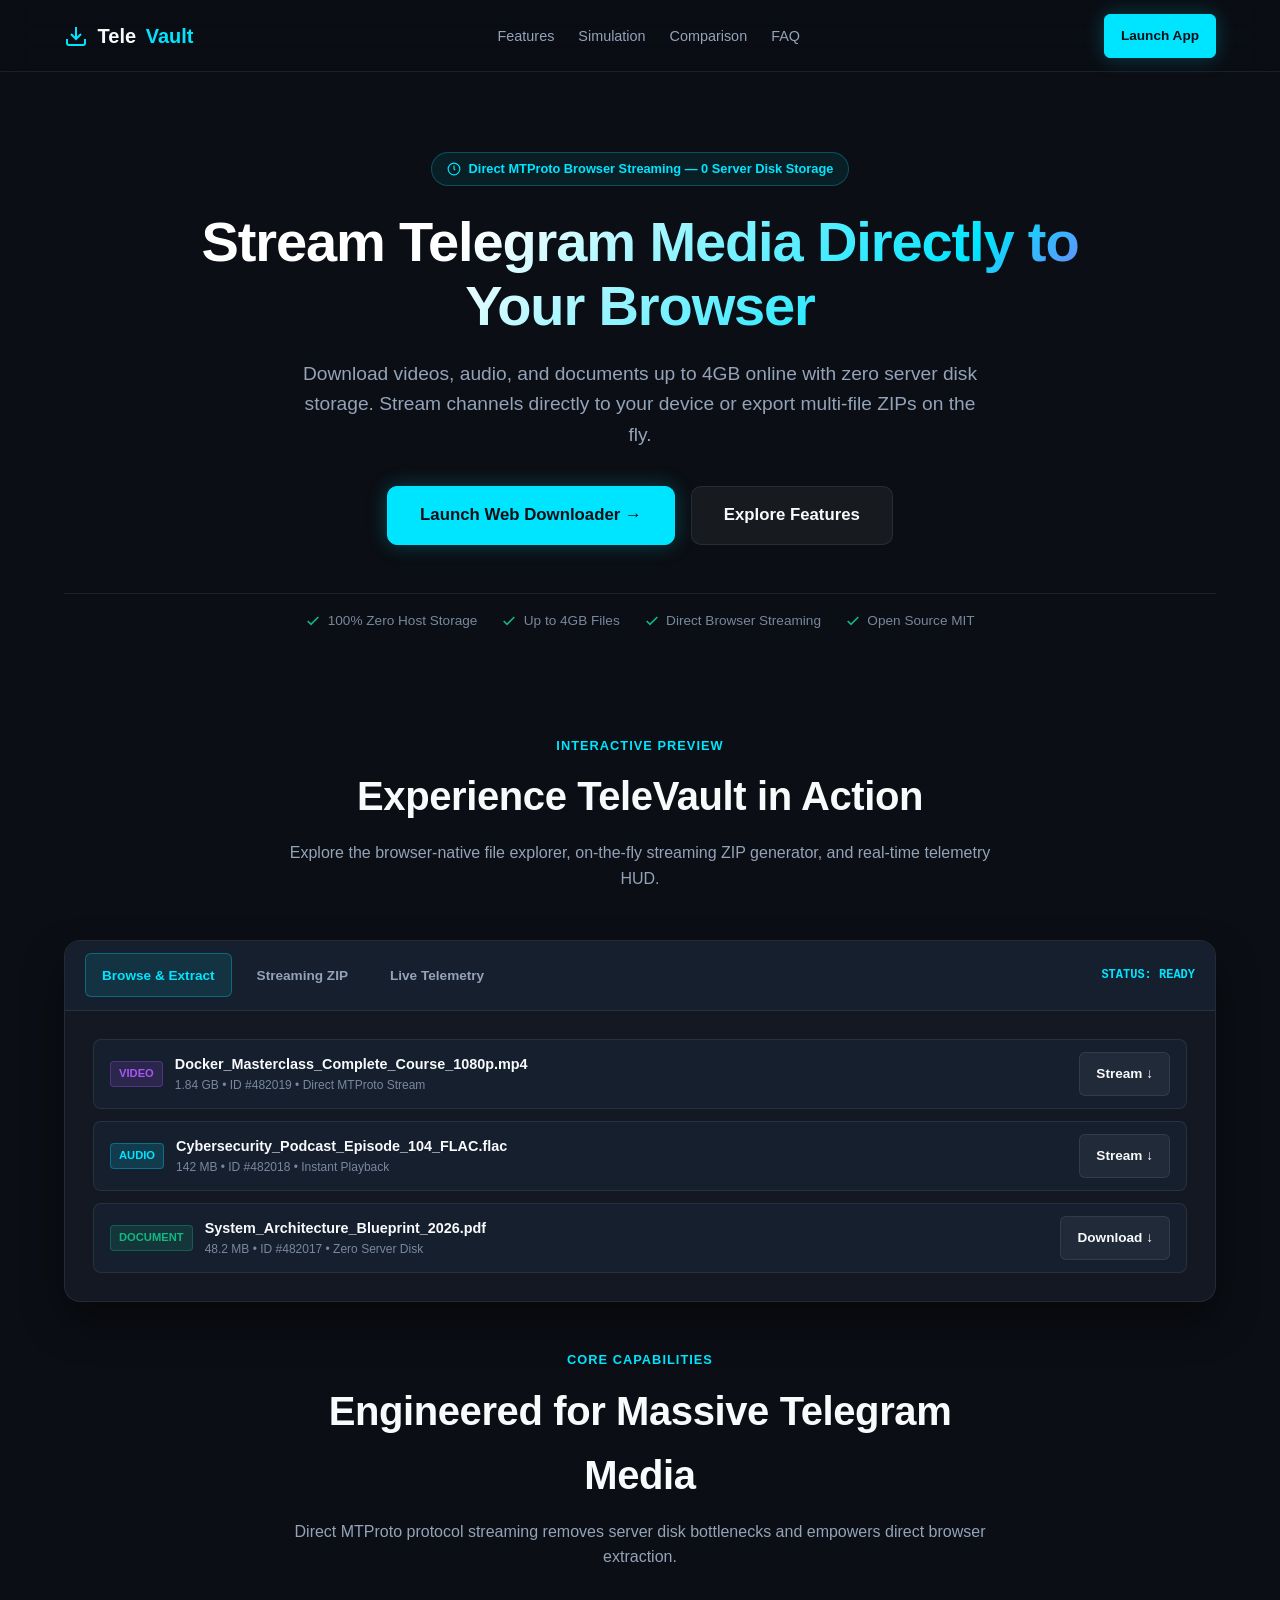
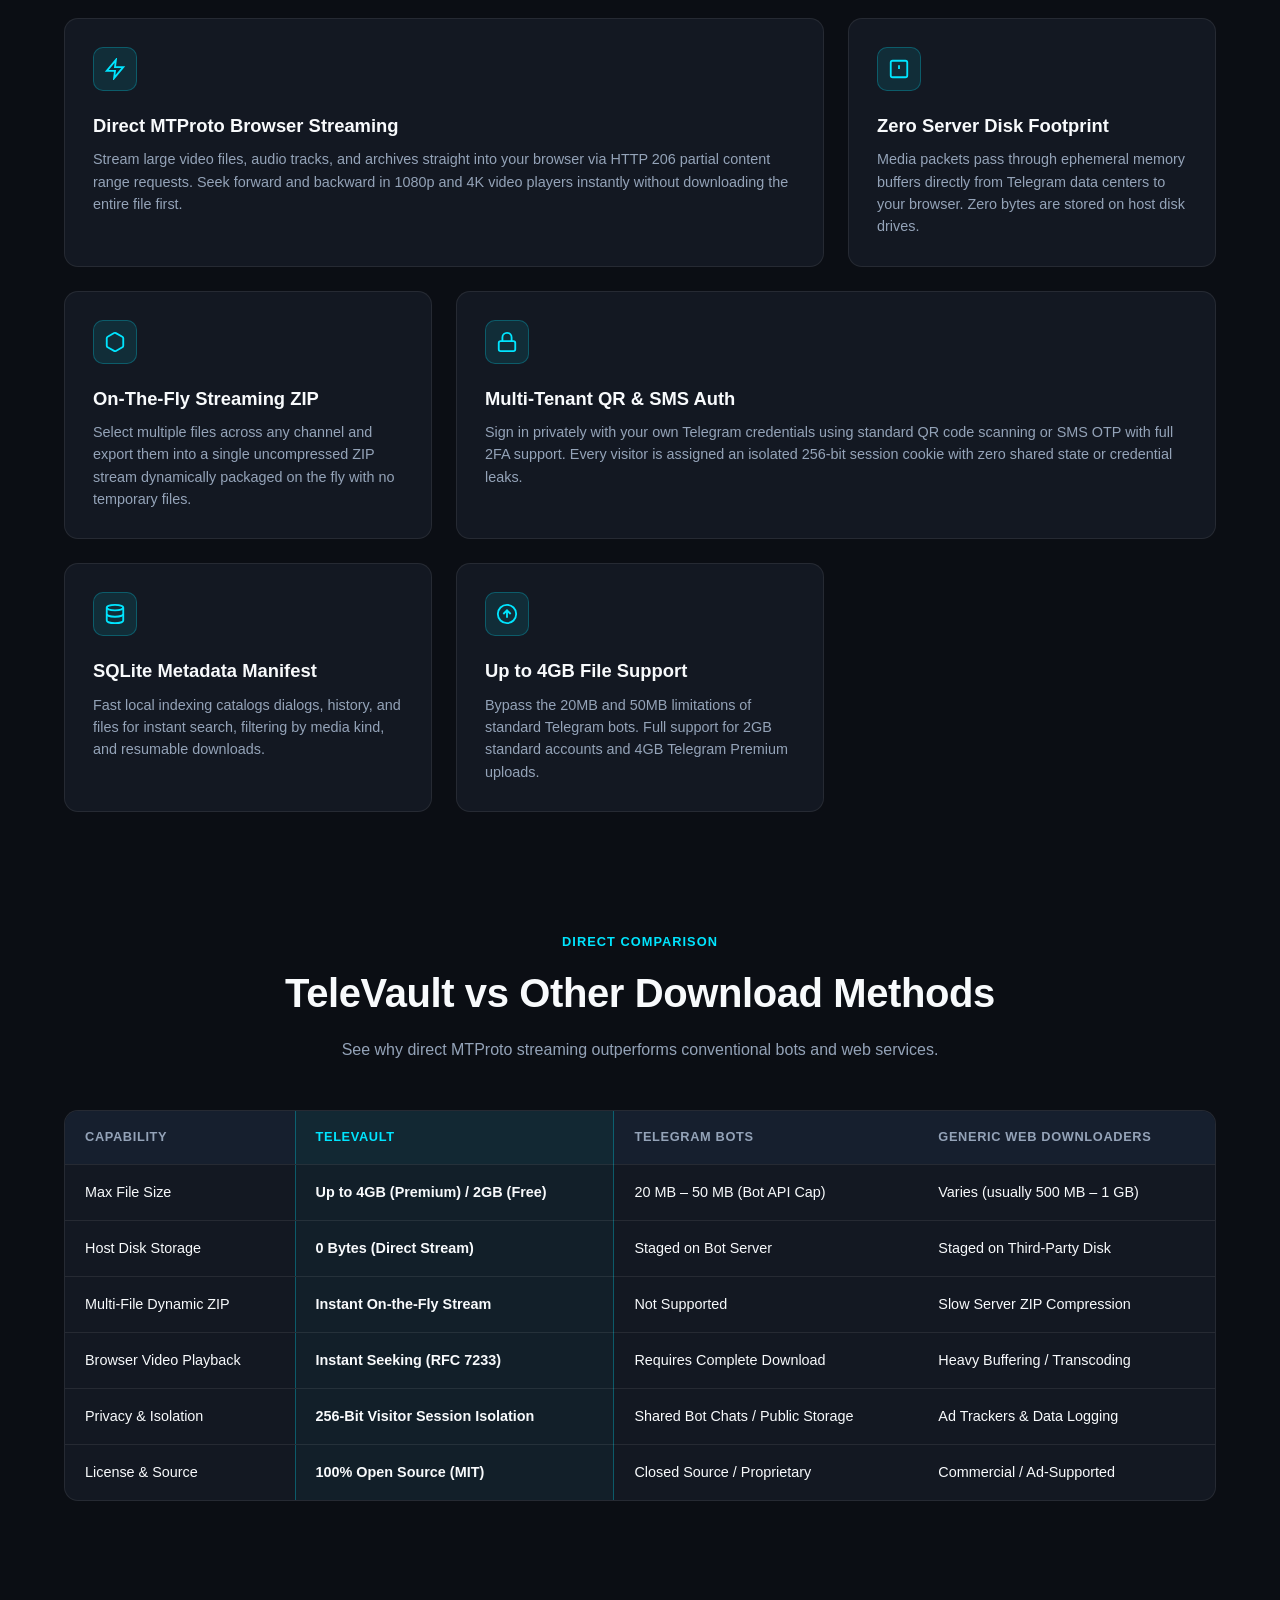
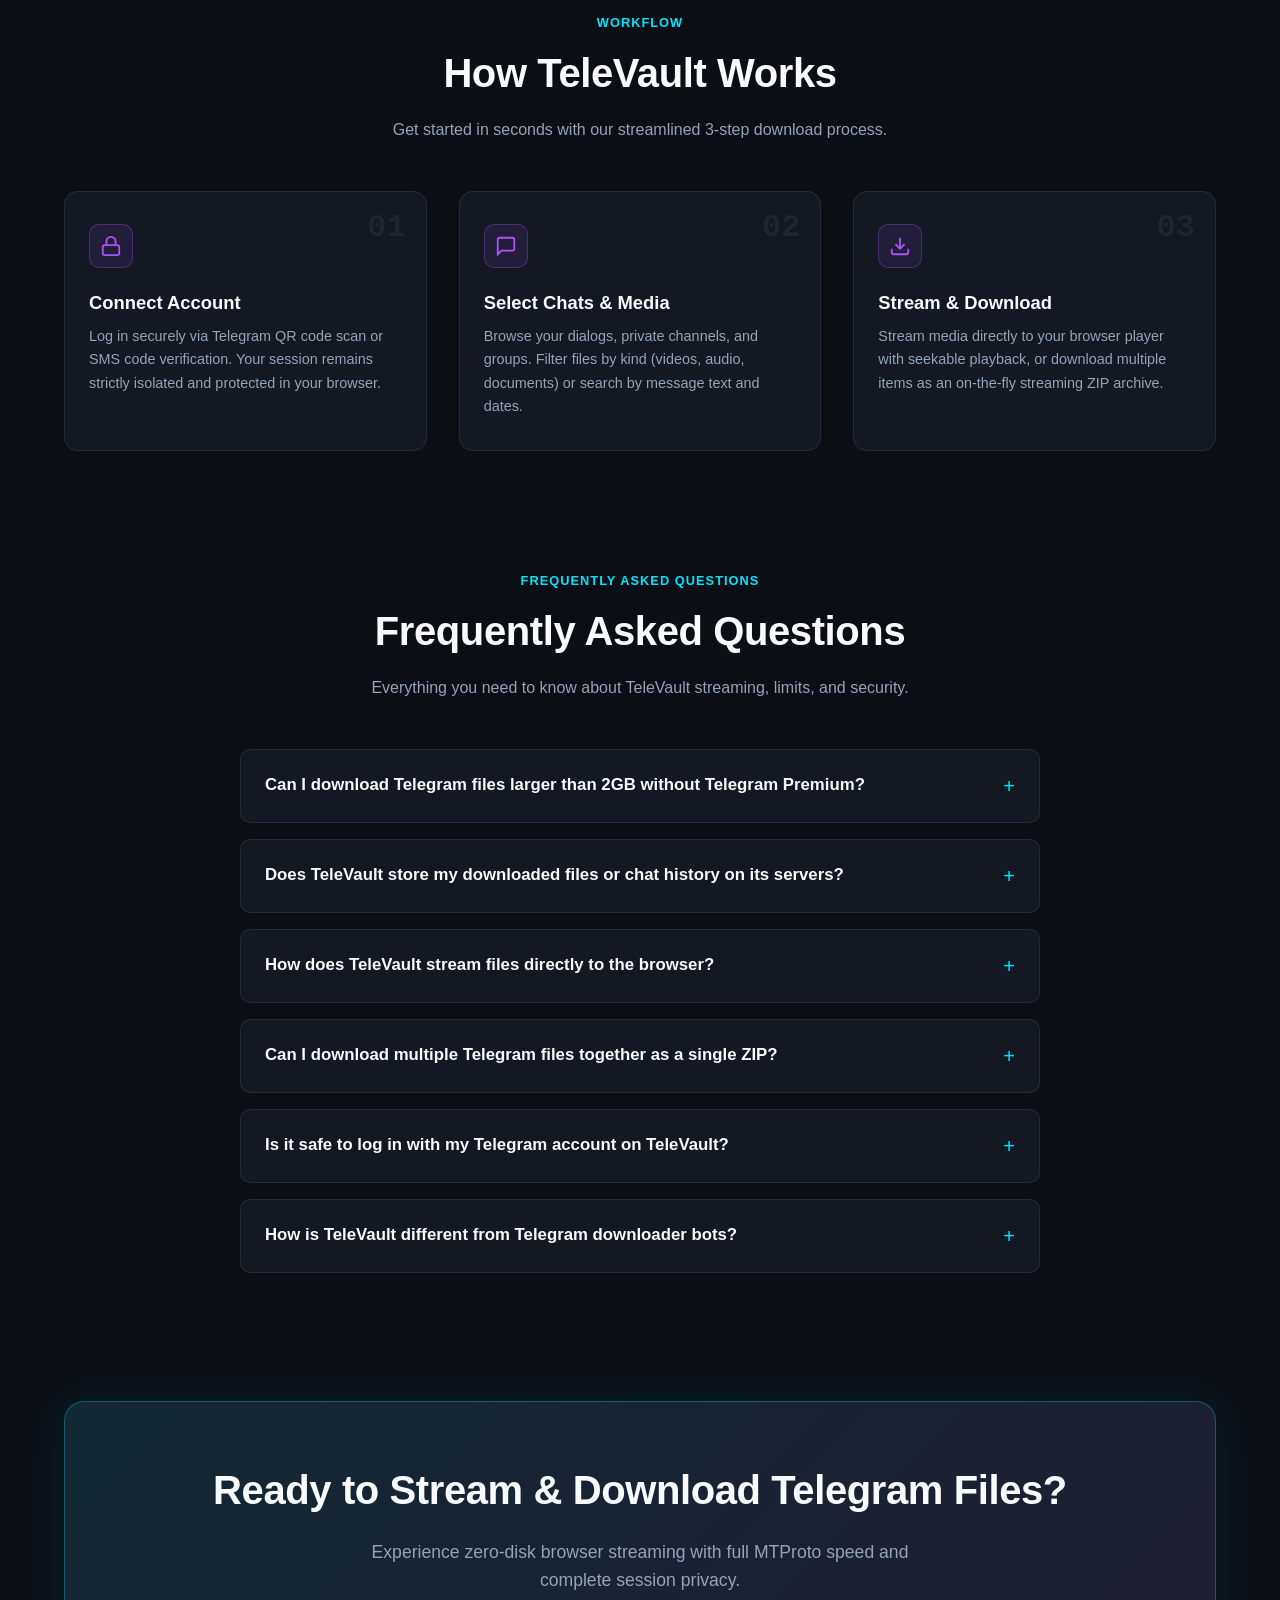
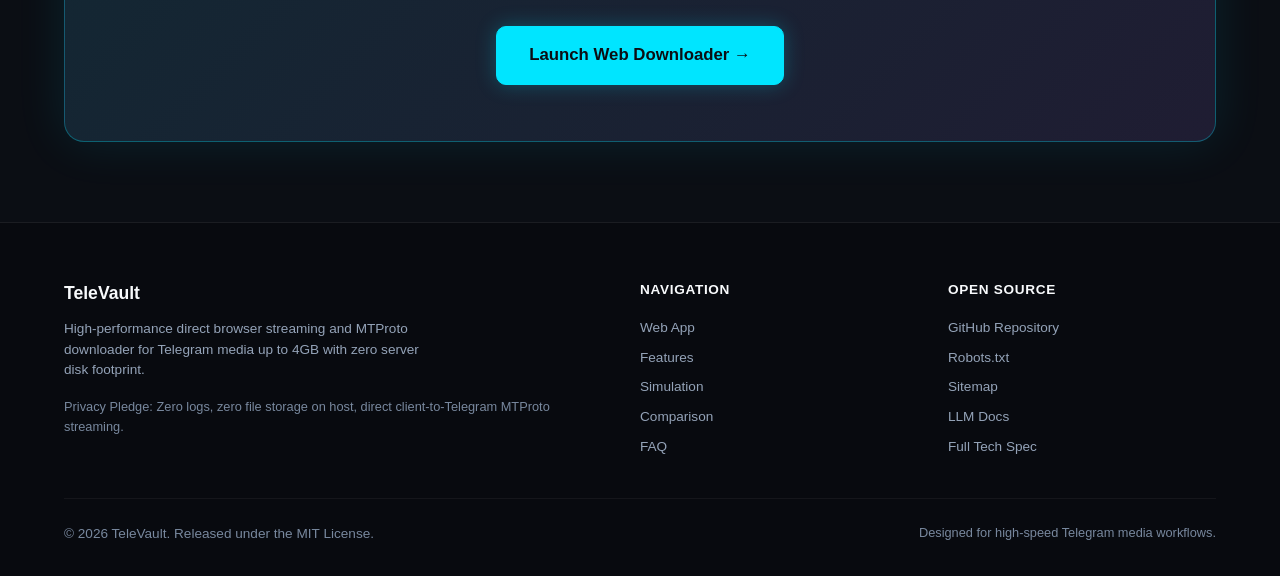
==== src/web/static/landing.html @ a69bedb2 "feat(web): add high-converting SERP-optimized landing page and /app routing split" ====
<!DOCTYPE html>
<html lang="en">
<head>
  <meta charset="UTF-8">
  <meta name="viewport" content="width=device-width, initial-scale=1.0">
  <meta name="color-scheme" content="dark">
  <meta name="referrer" content="no-referrer">
  <title>TeleVault | Stream &amp; Download Telegram Files Online (2GB+)</title>
  <meta name="description" content="Download Telegram files, videos, and channels up to 4GB online. Direct browser streaming, instant ZIP export, and 0 server disk storage. Try TeleVault today.">
  <link rel="canonical" href="https://televault.madhudadi.in/">
  <meta property="og:type" content="website">
  <meta property="og:url" content="https://televault.madhudadi.in/">
  <meta property="og:title" content="TeleVault | Stream &amp; Download Telegram Files Online (2GB+)">
  <meta property="og:description" content="Download Telegram files, videos, and channels up to 4GB online. Direct browser streaming, instant ZIP export, and 0 server disk storage. Try TeleVault today.">
  <meta name="twitter:card" content="summary_large_image">
  <meta name="twitter:url" content="https://televault.madhudadi.in/">
  <meta name="twitter:title" content="TeleVault | Stream &amp; Download Telegram Files Online (2GB+)">
  <meta name="twitter:description" content="Download Telegram files, videos, and channels up to 4GB online. Direct browser streaming, instant ZIP export, and 0 server disk storage. Try TeleVault today.">

  <script type="application/ld+json">
  {
    "@context": "https://schema.org",
    "@graph": [
      {
        "@type": "WebApplication",
        "@id": "https://televault.madhudadi.in/#webapp",
        "name": "TeleVault",
        "url": "https://televault.madhudadi.in/",
        "applicationCategory": "MultimediaApplication",
        "operatingSystem": "All",
        "browserRequirements": "Requires JavaScript. Requires HTML5.",
        "description": "Download Telegram files, videos, and channels up to 4GB online. Direct browser streaming, instant ZIP export, and 0 server disk storage.",
        "offers": {
          "@type": "Offer",
          "price": "0",
          "priceCurrency": "USD"
        },
        "featureList": [
          "Direct browser streaming via MTProto",
          "Zero server disk storage",
          "On-the-fly multi-file streaming ZIP",
          "Up to 4GB file support",
          "Multi-tenant QR and SMS authentication",
          "Channel and chat media extraction"
        ]
      },
      {
        "@type": "BreadcrumbList",
        "@id": "https://televault.madhudadi.in/#breadcrumb",
        "itemListElement": [
          {
            "@type": "ListItem",
            "position": 1,
            "name": "Home",
            "item": "https://televault.madhudadi.in/"
          },
          {
            "@type": "ListItem",
            "position": 2,
            "name": "App",
            "item": "https://televault.madhudadi.in/app"
          }
        ]
      },
      {
        "@type": "FAQPage",
        "@id": "https://televault.madhudadi.in/#faq",
        "mainEntity": [
          {
            "@type": "Question",
            "name": "Can I download Telegram files larger than 2GB without Telegram Premium?",
            "acceptedAnswer": {
              "@type": "Answer",
              "text": "Standard Telegram accounts can download files up to 2GB, while Telegram Premium accounts can download files up to 4GB. TeleVault supports the maximum file size permitted by your Telegram account tier through direct MTProto multi-part chunk streaming."
            }
          },
          {
            "@type": "Question",
            "name": "Does TeleVault store my downloaded files or chat history on its servers?",
            "acceptedAnswer": {
              "@type": "Answer",
              "text": "No. TeleVault features a 100% zero-disk-storage streaming architecture. Media packets are streamed directly from Telegram's MTProto servers through ephemeral memory buffers to your browser, so no files are ever written to server disk storage."
            }
          },
          {
            "@type": "Question",
            "name": "How does TeleVault stream files directly to the browser?",
            "acceptedAnswer": {
              "@type": "Answer",
              "text": "TeleVault connects directly to Telegram's distributed data centers via MTProto. When you request a file, TeleVault fetches chunks sequentially and streams them using HTTP chunked transfer and RFC 7233 range requests, allowing instant browser playback and downloading."
            }
          },
          {
            "@type": "Question",
            "name": "Can I download multiple Telegram files together as a single ZIP?",
            "acceptedAnswer": {
              "@type": "Answer",
              "text": "Yes. TeleVault features an on-the-fly streaming ZIP engine. You can select multiple media files or documents in any chat or channel, and TeleVault packages them into an uncompressed ZIP archive stream in real time without creating temporary files on the server."
            }
          },
          {
            "@type": "Question",
            "name": "Is it safe to log in with my Telegram account on TeleVault?",
            "acceptedAnswer": {
              "@type": "Answer",
              "text": "Yes. TeleVault uses official Telegram MTProto authentication via QR code scanning or SMS verification code with optional 2FA. Your session is protected by an isolated 256-bit visitor session cookie, and TeleVault never exposes your credentials."
            }
          },
          {
            "@type": "Question",
            "name": "How is TeleVault different from Telegram downloader bots?",
            "acceptedAnswer": {
              "@type": "Answer",
              "text": "Traditional Telegram bots run into severe file size limitations (often 20MB or 50MB for bots), download files to intermediate third-party servers, and throttle download speeds. TeleVault acts as a direct client connecting directly to Telegram MTProto, enabling full bandwidth, 2GB to 4GB downloads, and zero intermediate server storage."
            }
          }
        ]
      }
    ]
  }
  </script>

  <style>
    :root {
      --bg-canvas: #0B0E14;
      --surface-card: #131822;
      --surface-elevated: #161F2E;
      --border-subtle: rgba(255, 255, 255, 0.08);
      --border-accent: rgba(0, 229, 255, 0.3);
      --accent-cyan: #00E5FF;
      --accent-cyan-hover: #33EBFF;
      --accent-purple: #A855F7;
      --accent-emerald: #10B981;
      --text-primary: #F8FAFC;
      --text-secondary: #94A3B8;
      --text-tertiary: #78889E;
      --font-system: -apple-system, BlinkMacSystemFont, "Segoe UI", Roboto, Oxygen, Ubuntu, Cantarell, "Fira Sans", "Droid Sans", "Helvetica Neue", sans-serif;
      --font-mono: ui-monospace, SFMono-Regular, Menlo, Monaco, Consolas, "Liberation Mono", "Courier New", monospace;
    }

    *, *::before, *::after {
      box-sizing: border-box;
    }

    html, body {
      overflow-x: clip;
      max-width: 100%;
      margin: 0;
      padding: 0;
      font-family: var(--font-system);
      background-color: var(--bg-canvas);
      color: var(--text-primary);
      line-height: 1.6;
      -webkit-font-smoothing: antialiased;
    }

    a {
      color: var(--accent-cyan);
      text-decoration: none;
      transition: color 0.2s ease;
    }

    a:hover {
      color: var(--accent-cyan-hover);
    }

    a:focus-visible, button:focus-visible, summary:focus-visible {
      outline: 2px solid var(--accent-cyan);
      outline-offset: 2px;
    }

    .container {
      max-width: 1200px;
      margin: 0 auto;
      padding: 0 1.5rem;
    }

    /* Buttons */
    .btn {
      display: inline-flex;
      align-items: center;
      justify-content: center;
      gap: 0.5rem;
      padding: 0.75rem 1.5rem;
      font-size: 0.95rem;
      font-weight: 700;
      border-radius: 8px;
      cursor: pointer;
      transition: transform 0.15s ease, box-shadow 0.15s ease, background-color 0.15s ease;
      border: 1px solid transparent;
      text-decoration: none;
      white-space: nowrap;
    }

    .btn:active {
      transform: scale(0.98);
    }

    .btn-primary {
      background-color: #00E5FF;
      color: #0B0E14;
      border-color: #00E5FF;
      box-shadow: 0 0 20px rgba(0, 229, 255, 0.25);
    }

    .btn-primary:hover {
      background-color: #33EBFF;
      color: #0B0E14;
      box-shadow: 0 0 28px rgba(0, 229, 255, 0.4);
    }

    .btn-secondary {
      background-color: rgba(255, 255, 255, 0.05);
      color: var(--text-primary);
      border-color: var(--border-subtle);
    }

    .btn-secondary:hover {
      background-color: rgba(255, 255, 255, 0.1);
      color: #FFFFFF;
      border-color: rgba(255, 255, 255, 0.2);
    }

    .btn-lg {
      padding: 0.95rem 2rem;
      font-size: 1.05rem;
      border-radius: 10px;
    }

    .btn-sm {
      padding: 0.45rem 1rem;
      font-size: 0.85rem;
      border-radius: 6px;
      min-height: 44px;
      display: inline-flex;
      align-items: center;
      justify-content: center;
    }

    /* Navbar */
    .navbar {
      position: sticky;
      top: 0;
      z-index: 100;
      backdrop-filter: blur(16px);
      -webkit-backdrop-filter: blur(16px);
      background-color: rgba(11, 14, 20, 0.85);
      border-bottom: 1px solid var(--border-subtle);
      padding: 0.85rem 0;
    }

    .nav-inner {
      display: flex;
      align-items: center;
      justify-content: space-between;
      gap: 1rem;
    }

    .brand {
      display: flex;
      align-items: center;
      gap: 0.6rem;
      font-size: 1.25rem;
      font-weight: 700;
      color: var(--text-primary);
    }

    .brand span {
      color: var(--accent-cyan);
    }

    .nav-links {
      display: flex;
      align-items: center;
      gap: 1.5rem;
      list-style: none;
      margin: 0;
      padding: 0;
    }

    .nav-links a {
      color: var(--text-secondary);
      font-size: 0.9rem;
      font-weight: 500;
    }

    .nav-links a:hover {
      color: var(--text-primary);
    }

    /* Hero Section */
    .hero {
      padding: 5rem 0 3.5rem;
      text-align: center;
      position: relative;
    }

    .hero-badge {
      display: inline-flex;
      align-items: center;
      gap: 0.5rem;
      padding: 0.35rem 0.9rem;
      border-radius: 9999px;
      background-color: rgba(0, 229, 255, 0.08);
      border: 1px solid rgba(0, 229, 255, 0.25);
      color: var(--accent-cyan);
      font-size: 0.8rem;
      font-weight: 600;
      margin-bottom: 1.5rem;
    }

    .hero h1 {
      font-size: clamp(2rem, 5vw, 3.5rem);
      font-weight: 800;
      line-height: 1.15;
      letter-spacing: -0.02em;
      margin: 0 auto 1.25rem;
      max-width: 900px;
      background: linear-gradient(135deg, #FFFFFF 30%, var(--accent-cyan) 80%, var(--accent-purple) 100%);
      -webkit-background-clip: text;
      -webkit-text-fill-color: transparent;
    }

    .hero-sub {
      font-size: clamp(1rem, 2vw, 1.2rem);
      color: var(--text-secondary);
      max-width: 680px;
      margin: 0 auto 2.2rem;
    }

    .hero-actions {
      display: flex;
      align-items: center;
      justify-content: center;
      gap: 1rem;
      flex-wrap: wrap;
      margin-bottom: 3rem;
    }

    .trust-row {
      display: flex;
      align-items: center;
      justify-content: center;
      gap: 1.5rem;
      flex-wrap: wrap;
      padding-top: 1rem;
      border-top: 1px solid var(--border-subtle);
    }

    .trust-item {
      display: flex;
      align-items: center;
      gap: 0.4rem;
      font-size: 0.85rem;
      color: var(--text-tertiary);
      font-weight: 500;
    }

    .trust-item svg {
      color: var(--accent-emerald);
      flex-shrink: 0;
    }

    /* Interactive Simulation Stage */
    .simulation-section {
      padding: 3rem 0;
    }

    .sim-card {
      background: var(--surface-card);
      border: 1px solid var(--border-subtle);
      border-radius: 16px;
      box-shadow: 0 20px 40px rgba(0, 0, 0, 0.4);
      overflow: hidden;
    }

    .sim-header {
      background: var(--surface-elevated);
      border-bottom: 1px solid var(--border-subtle);
      padding: 0.8rem 1.25rem;
      display: flex;
      align-items: center;
      justify-content: space-between;
      gap: 1rem;
      flex-wrap: wrap;
    }

    .sim-tabs {
      display: flex;
      gap: 0.5rem;
    }

    .sim-tab-btn {
      background: none;
      border: 1px solid transparent;
      padding: 0.45rem 1rem;
      border-radius: 6px;
      color: var(--text-secondary);
      font-size: 0.85rem;
      font-weight: 600;
      cursor: pointer;
      min-height: 44px;
      display: inline-flex;
      align-items: center;
      justify-content: center;
      transition: all 0.2s ease;
    }

    .sim-tab-btn.active {
      background: rgba(0, 229, 255, 0.1);
      color: var(--accent-cyan);
      border-color: rgba(0, 229, 255, 0.3);
    }

    .sim-body {
      padding: 1.75rem;
      min-height: 280px;
    }

    .sim-panel {
      display: none;
    }

    .sim-panel.active {
      display: block;
    }

    /* Sim Panel 1: Explorer */
    .sim-file-list {
      display: flex;
      flex-direction: column;
      gap: 0.75rem;
    }

    .sim-file-row {
      display: flex;
      align-items: center;
      justify-content: space-between;
      gap: 1rem;
      padding: 0.75rem 1rem;
      background: var(--surface-elevated);
      border: 1px solid var(--border-subtle);
      border-radius: 8px;
    }

    .sim-file-info {
      display: flex;
      align-items: center;
      gap: 0.75rem;
      min-width: 0;
    }

    .sim-file-title {
      font-weight: 600;
      font-size: 0.9rem;
      white-space: nowrap;
      overflow: hidden;
      text-overflow: ellipsis;
    }

    .sim-file-meta {
      font-size: 0.75rem;
      color: var(--text-tertiary);
    }

    .badge-kind {
      padding: 0.2rem 0.5rem;
      border-radius: 4px;
      font-size: 0.7rem;
      font-weight: 700;
      text-transform: uppercase;
      background: rgba(168, 85, 247, 0.15);
      color: var(--accent-purple);
      border: 1px solid rgba(168, 85, 247, 0.3);
    }

    /* Sim Panel 2: Streaming ZIP */
    .zip-preview {
      display: flex;
      flex-direction: column;
      gap: 1.25rem;
    }

    .progress-bar-wrap {
      background: rgba(255, 255, 255, 0.05);
      border-radius: 9999px;
      height: 10px;
      overflow: hidden;
      border: 1px solid var(--border-subtle);
    }

    .progress-bar-fill {
      background: linear-gradient(90deg, var(--accent-cyan), var(--accent-purple));
      height: 100%;
      width: 76%;
      border-radius: 9999px;
    }

    /* Sim Panel 3: Telemetry */
    .hud-preview {
      display: grid;
      grid-template-columns: repeat(auto-fit, minmax(200px, 1fr));
      gap: 1.25rem;
      align-items: center;
    }

    .gauge-container {
      aspect-ratio: 16 / 9;
      min-height: 160px;
      display: flex;
      flex-direction: column;
      align-items: center;
      justify-content: center;
      background: var(--surface-elevated);
      border-radius: 10px;
      border: 1px solid var(--border-subtle);
      padding: 1rem;
    }

    .stat-box {
      background: var(--surface-elevated);
      border: 1px solid var(--border-subtle);
      border-radius: 10px;
      padding: 1.25rem;
    }

    .stat-label {
      font-size: 0.75rem;
      color: var(--text-tertiary);
      text-transform: uppercase;
      letter-spacing: 0.05em;
      margin-bottom: 0.35rem;
    }

    .stat-value {
      font-size: 1.5rem;
      font-weight: 700;
      color: var(--accent-cyan);
      font-family: var(--font-mono);
    }

    /* Section Headers */
    .section-header {
      text-align: center;
      max-width: 720px;
      margin: 0 auto 3rem;
    }

    .section-tag {
      font-size: 0.8rem;
      font-weight: 700;
      text-transform: uppercase;
      letter-spacing: 0.08em;
      color: var(--accent-cyan);
      margin-bottom: 0.5rem;
    }

    .section-header h2 {
      font-size: clamp(1.75rem, 3.5vw, 2.5rem);
      font-weight: 700;
      margin: 0 0 0.75rem;
      letter-spacing: -0.01em;
    }

    .section-header p {
      color: var(--text-secondary);
      font-size: 1rem;
      margin: 0;
    }

    /* Bento Grid */
    .bento-grid {
      display: grid;
      grid-template-columns: repeat(3, 1fr);
      gap: 1.5rem;
      margin-bottom: 4rem;
    }

    .bento-card {
      background: var(--surface-card);
      border: 1px solid var(--border-subtle);
      border-radius: 14px;
      padding: 1.75rem;
      transition: transform 0.2s ease, border-color 0.2s ease;
      display: flex;
      flex-direction: column;
    }

    .bento-card:hover {
      transform: translateY(-3px);
      border-color: var(--border-accent);
    }

    .bento-card.col-span-2 {
      grid-column: span 2;
    }

    .bento-icon {
      width: 44px;
      height: 44px;
      border-radius: 10px;
      background: rgba(0, 229, 255, 0.1);
      border: 1px solid rgba(0, 229, 255, 0.25);
      display: flex;
      align-items: center;
      justify-content: center;
      color: var(--accent-cyan);
      margin-bottom: 1.25rem;
      flex-shrink: 0;
    }

    .bento-card h3 {
      font-size: 1.15rem;
      font-weight: 700;
      margin: 0 0 0.5rem;
      color: var(--text-primary);
    }

    .bento-card p {
      color: var(--text-secondary);
      font-size: 0.9rem;
      margin: 0;
      line-height: 1.55;
    }

    /* Comparison Matrix */
    .comparison-section {
      padding: 3.5rem 0;
    }

    .comp-table-wrap {
      width: 100%;
      overflow-x: auto;
      background: var(--surface-card);
      border: 1px solid var(--border-subtle);
      border-radius: 14px;
    }

    .comp-table {
      width: 100%;
      border-collapse: collapse;
      text-align: left;
      font-size: 0.9rem;
    }

    .comp-table th, .comp-table td {
      padding: 1rem 1.25rem;
      border-bottom: 1px solid var(--border-subtle);
    }

    .comp-table th {
      background: var(--surface-elevated);
      color: var(--text-secondary);
      font-weight: 600;
      font-size: 0.8rem;
      text-transform: uppercase;
      letter-spacing: 0.05em;
    }

    .comp-table th.col-highlight {
      background: rgba(0, 229, 255, 0.08);
      color: var(--accent-cyan);
      border-left: 1px solid var(--border-accent);
      border-right: 1px solid var(--border-accent);
    }

    .comp-table td.col-highlight {
      background: rgba(0, 229, 255, 0.03);
      border-left: 1px solid var(--border-accent);
      border-right: 1px solid var(--border-accent);
      font-weight: 600;
      color: var(--text-primary);
    }

    .comp-table tr:last-child td {
      border-bottom: none;
    }

    .comp-cards-mobile {
      display: none;
      flex-direction: column;
      gap: 1.25rem;
    }

    .comp-mobile-card {
      background: var(--surface-card);
      border: 1px solid var(--border-subtle);
      border-radius: 12px;
      padding: 1.25rem;
    }

    .comp-mobile-card.highlight {
      border-color: var(--accent-cyan);
      box-shadow: 0 0 16px rgba(0, 229, 255, 0.15);
    }

    .comp-mobile-header {
      display: flex;
      align-items: center;
      justify-content: space-between;
      margin-bottom: 1rem;
      padding-bottom: 0.75rem;
      border-bottom: 1px solid var(--border-subtle);
    }

    .comp-mobile-header h3 {
      margin: 0;
      font-size: 1.1rem;
    }

    .comp-mobile-row {
      display: flex;
      justify-content: space-between;
      padding: 0.4rem 0;
      font-size: 0.85rem;
      border-bottom: 1px dashed rgba(255, 255, 255, 0.05);
    }

    .comp-mobile-row:last-child {
      border-bottom: none;
    }

    .comp-mobile-row span:first-child {
      color: var(--text-secondary);
    }

    /* How It Works Steps */
    .steps-section {
      padding: 3.5rem 0;
    }

    .steps-grid {
      display: grid;
      grid-template-columns: repeat(3, 1fr);
      gap: 2rem;
    }

    .step-card {
      background: var(--surface-card);
      border: 1px solid var(--border-subtle);
      border-radius: 14px;
      padding: 2rem 1.5rem;
      position: relative;
    }

    .step-num {
      position: absolute;
      top: 1.25rem;
      right: 1.25rem;
      font-size: 2rem;
      font-weight: 800;
      color: rgba(255, 255, 255, 0.06);
      font-family: var(--font-mono);
      line-height: 1;
    }

    .step-icon {
      width: 44px;
      height: 44px;
      border-radius: 10px;
      background: rgba(168, 85, 247, 0.1);
      border: 1px solid rgba(168, 85, 247, 0.3);
      color: var(--accent-purple);
      display: flex;
      align-items: center;
      justify-content: center;
      margin-bottom: 1.25rem;
    }

    .step-card h3 {
      font-size: 1.15rem;
      font-weight: 700;
      margin: 0 0 0.5rem;
    }

    .step-card p {
      color: var(--text-secondary);
      font-size: 0.9rem;
      margin: 0;
    }

    /* FAQ Section */
    .faq-section {
      padding: 4rem 0;
    }

    .faq-list {
      max-width: 800px;
      margin: 0 auto;
      display: flex;
      flex-direction: column;
      gap: 1rem;
    }

    .faq-item {
      background: var(--surface-card);
      border: 1px solid var(--border-subtle);
      border-radius: 10px;
      overflow: hidden;
      transition: border-color 0.2s ease;
    }

    .faq-item[open] {
      border-color: var(--border-accent);
    }

    .faq-question {
      padding: 1.25rem 1.5rem;
      font-size: 1.05rem;
      font-weight: 600;
      color: var(--text-primary);
      cursor: pointer;
      list-style: none;
      display: flex;
      align-items: center;
      justify-content: space-between;
      gap: 1rem;
    }

    .faq-question::-webkit-details-marker {
      display: none;
    }

    .faq-question::after {
      content: "+";
      font-size: 1.25rem;
      font-weight: 400;
      color: var(--accent-cyan);
      transition: transform 0.2s ease;
      flex-shrink: 0;
    }

    .faq-item[open] .faq-question::after {
      content: "\2212";
      transform: rotate(0deg);
    }

    .faq-answer {
      padding: 0 1.5rem 1.25rem;
      color: var(--text-secondary);
      font-size: 0.95rem;
      line-height: 1.6;
    }

    .faq-answer p {
      margin: 0;
    }

    /* Bottom CTA Banner */
    .bottom-cta-section {
      padding: 4rem 0 5rem;
    }

    .cta-card {
      background: linear-gradient(135deg, rgba(0, 229, 255, 0.08) 0%, rgba(168, 85, 247, 0.08) 100%), var(--surface-card);
      border: 1px solid var(--border-accent);
      border-radius: 20px;
      padding: 3.5rem 2rem;
      text-align: center;
      box-shadow: 0 0 50px rgba(0, 229, 255, 0.1);
    }

    .cta-card h2 {
      font-size: clamp(1.75rem, 3.5vw, 2.5rem);
      font-weight: 800;
      margin: 0 0 1rem;
      letter-spacing: -0.01em;
    }

    .cta-card p {
      color: var(--text-secondary);
      font-size: 1.1rem;
      max-width: 600px;
      margin: 0 auto 2rem;
    }

    /* Footer */
    .footer {
      border-top: 1px solid var(--border-subtle);
      padding: 3.5rem 0 2rem;
      background: #080A0F;
      color: var(--text-tertiary);
      font-size: 0.85rem;
    }

    .footer-grid {
      display: grid;
      grid-template-columns: 2fr 1fr 1fr;
      gap: 2.5rem;
      margin-bottom: 2.5rem;
    }

    .footer-brand h4 {
      font-size: 1.1rem;
      font-weight: 700;
      color: var(--text-primary);
      margin: 0 0 0.75rem;
    }

    .footer-brand p {
      color: var(--text-secondary);
      margin: 0 0 1rem;
      max-width: 360px;
      line-height: 1.5;
    }

    .footer-col h5 {
      font-size: 0.85rem;
      font-weight: 700;
      color: var(--text-primary);
      text-transform: uppercase;
      letter-spacing: 0.05em;
      margin: 0 0 1rem;
    }

    .footer-col ul {
      list-style: none;
      margin: 0;
      padding: 0;
      display: flex;
      flex-direction: column;
      gap: 0.5rem;
    }

    .footer-col a {
      color: var(--text-secondary);
      font-size: 0.85rem;
    }

    .footer-col a:hover {
      color: var(--text-primary);
    }

    .footer-bottom {
      border-top: 1px solid rgba(255, 255, 255, 0.05);
      padding-top: 1.5rem;
      display: flex;
      align-items: center;
      justify-content: space-between;
      gap: 1rem;
      flex-wrap: wrap;
    }

    /* Responsive Containment & Mobile Reflow */
    @media (max-width: 900px) {
      .bento-grid {
        grid-template-columns: 1fr;
      }
      .bento-card.col-span-2 {
        grid-column: span 1;
      }
      .steps-grid {
        grid-template-columns: 1fr;
      }
      .footer-grid {
        grid-template-columns: 1fr;
      }
    }

    @media (max-width: 640px) {
      .nav-links {
        display: none;
      }
      .hero {
        padding: 3.5rem 0 2rem;
      }
      .hero-actions {
        flex-direction: column;
        width: 100%;
      }
      .hero-actions .btn {
        width: 100%;
      }
      .trust-row {
        flex-direction: column;
        gap: 0.75rem;
      }
      .comp-table-wrap {
        display: none;
      }
      .comp-cards-mobile {
        display: flex;
      }
      .sim-body {
        padding: 1rem;
      }
      .sim-file-row {
        flex-direction: column;
        align-items: flex-start;
      }
    }

    @media (prefers-reduced-motion: reduce) {
      *, *::before, *::after {
        animation-duration: 0.01ms !important;
        animation-iteration-count: 1 !important;
        transition-duration: 0.01ms !important;
        scroll-behavior: auto !important;
      }
      .live-dot, .progress-bar-fill {
        animation: none !important;
      }
    }
  </style>
</head>
<body>

  <!-- 1. Sticky Glass Navbar -->
  <header class="navbar" role="banner">
    <div class="container nav-inner">
      <a href="/" class="brand" aria-label="TeleVault Home">
        <svg width="24" height="24" viewBox="0 0 24 24" fill="none" stroke="#00E5FF" stroke-width="2" aria-hidden="true">
          <path d="M21 15v4a2 2 0 0 1-2 2H5a2 2 0 0 1-2-2v-4"/>
          <polyline points="7 10 12 15 17 10"/>
          <line x1="12" y1="15" x2="12" y2="3"/>
        </svg>
        Tele<span>Vault</span>
      </a>
      <nav aria-label="Main Navigation">
        <ul class="nav-links">
          <li><a href="#features">Features</a></li>
          <li><a href="#simulation">Simulation</a></li>
          <li><a href="#comparison">Comparison</a></li>
          <li><a href="#faq">FAQ</a></li>
        </ul>
      </nav>
      <a href="/app" class="btn btn-primary btn-sm" aria-label="Launch TeleVault Web Downloader">Launch App</a>
    </div>
  </header>

  <main>
    <!-- 2. Hero Section -->
    <section class="hero" aria-labelledby="hero-title">
      <div class="container">
        <div class="hero-badge">
          <svg width="14" height="14" viewBox="0 0 24 24" fill="none" stroke="currentColor" stroke-width="2" aria-hidden="true"><circle cx="12" cy="12" r="10"/><polyline points="12 6 12 12 14 14"/></svg>
          Direct MTProto Browser Streaming &mdash; 0 Server Disk Storage
        </div>
        <h1 id="hero-title">Stream Telegram Media Directly to Your Browser</h1>
        <p class="hero-sub">
          Download videos, audio, and documents up to 4GB online with zero server disk storage. Stream channels directly to your device or export multi-file ZIPs on the fly.
        </p>
        <div class="hero-actions">
          <a href="/app" class="btn btn-primary btn-lg" aria-label="Launch Web Downloader Application">Launch Web Downloader &rarr;</a>
          <a href="#features" class="btn btn-secondary btn-lg" aria-label="Explore TeleVault Features">Explore Features</a>
        </div>
        <div class="trust-row" aria-label="Platform Highlights">
          <div class="trust-item">
            <svg width="16" height="16" viewBox="0 0 24 24" fill="none" stroke="currentColor" stroke-width="2.5" aria-hidden="true"><polyline points="20 6 9 17 4 12"/></svg>
            <span>100% Zero Host Storage</span>
          </div>
          <div class="trust-item">
            <svg width="16" height="16" viewBox="0 0 24 24" fill="none" stroke="currentColor" stroke-width="2.5" aria-hidden="true"><polyline points="20 6 9 17 4 12"/></svg>
            <span>Up to 4GB Files</span>
          </div>
          <div class="trust-item">
            <svg width="16" height="16" viewBox="0 0 24 24" fill="none" stroke="currentColor" stroke-width="2.5" aria-hidden="true"><polyline points="20 6 9 17 4 12"/></svg>
            <span>Direct Browser Streaming</span>
          </div>
          <div class="trust-item">
            <svg width="16" height="16" viewBox="0 0 24 24" fill="none" stroke="currentColor" stroke-width="2.5" aria-hidden="true"><polyline points="20 6 9 17 4 12"/></svg>
            <span>Open Source MIT</span>
          </div>
        </div>
      </div>
    </section>

    <!-- 3. Interactive Live Simulation Section -->
    <section class="simulation-section" id="simulation" aria-labelledby="sim-title">
      <div class="container">
        <div class="section-header">
          <div class="section-tag">Interactive Preview</div>
          <h2 id="sim-title">Experience TeleVault in Action</h2>
          <p>Explore the browser-native file explorer, on-the-fly streaming ZIP generator, and real-time telemetry HUD.</p>
        </div>
        <div class="sim-card">
          <div class="sim-header">
            <div class="sim-tabs" role="tablist" aria-label="Preview Modes">
              <button class="sim-tab-btn active" id="tab-browse" role="tab" aria-selected="true" aria-controls="panel-browse" onclick="showSimTab('browse')">Browse &amp; Extract</button>
              <button class="sim-tab-btn" id="tab-zip" role="tab" aria-selected="false" aria-controls="panel-zip" onclick="showSimTab('zip')">Streaming ZIP</button>
              <button class="sim-tab-btn" id="tab-hud" role="tab" aria-selected="false" aria-controls="panel-hud" onclick="showSimTab('hud')">Live Telemetry</button>
            </div>
            <div style="font-size:0.75rem; color:var(--accent-cyan); font-family:var(--font-mono); font-weight:600;">STATUS: READY</div>
          </div>
          <div class="sim-body">
            <!-- Tab 1: Browse & Extract -->
            <div class="sim-panel active" id="panel-browse" role="tabpanel" aria-labelledby="tab-browse">
              <div class="sim-file-list">
                <div class="sim-file-row">
                  <div class="sim-file-info">
                    <span class="badge-kind">Video</span>
                    <div>
                      <div class="sim-file-title">Docker_Masterclass_Complete_Course_1080p.mp4</div>
                      <div class="sim-file-meta">1.84 GB &bull; ID #482019 &bull; Direct MTProto Stream</div>
                    </div>
                  </div>
                  <a href="/app" class="btn btn-secondary btn-sm">Stream &darr;</a>
                </div>
                <div class="sim-file-row">
                  <div class="sim-file-info">
                    <span class="badge-kind" style="background:rgba(0,229,255,0.15); color:var(--accent-cyan); border-color:rgba(0,229,255,0.3);">Audio</span>
                    <div>
                      <div class="sim-file-title">Cybersecurity_Podcast_Episode_104_FLAC.flac</div>
                      <div class="sim-file-meta">142 MB &bull; ID #482018 &bull; Instant Playback</div>
                    </div>
                  </div>
                  <a href="/app" class="btn btn-secondary btn-sm">Stream &darr;</a>
                </div>
                <div class="sim-file-row">
                  <div class="sim-file-info">
                    <span class="badge-kind" style="background:rgba(16,185,129,0.15); color:var(--accent-emerald); border-color:rgba(16,185,129,0.3);">Document</span>
                    <div>
                      <div class="sim-file-title">System_Architecture_Blueprint_2026.pdf</div>
                      <div class="sim-file-meta">48.2 MB &bull; ID #482017 &bull; Zero Server Disk</div>
                    </div>
                  </div>
                  <a href="/app" class="btn btn-secondary btn-sm">Download &darr;</a>
                </div>
              </div>
            </div>

            <!-- Tab 2: Streaming ZIP -->
            <div class="sim-panel" id="panel-zip" role="tabpanel" aria-labelledby="tab-zip">
              <div class="zip-preview">
                <div style="display:flex; justify-content:space-between; align-items:center;">
                  <div>
                    <strong style="color:var(--text-primary); font-size:0.95rem;">Packing On-The-Fly ZIP Archive</strong>
                    <div style="font-size:0.8rem; color:var(--text-tertiary);">4 files selected &bull; Assembling uncompressed ZIP stream dynamically</div>
                  </div>
                  <div style="font-family:var(--font-mono); color:var(--accent-cyan); font-weight:700; font-size:1.1rem;">76%</div>
                </div>
                <div class="progress-bar-wrap">
                  <div class="progress-bar-fill"></div>
                </div>
                <div style="font-size:0.8rem; color:var(--text-secondary); display:flex; justify-content:space-between; flex-wrap:wrap; gap:0.5rem;">
                  <span>Transferred: 1.42 GB / 1.86 GB</span>
                  <span>Speed: 21.4 MB/s</span>
                  <span>Server Storage: 0 MB Used</span>
                </div>
              </div>
            </div>

            <!-- Tab 3: Live Telemetry -->
            <div class="sim-panel" id="panel-hud" role="tabpanel" aria-labelledby="tab-hud">
              <div class="hud-preview">
                <div class="gauge-container">
                  <svg width="120" height="70" viewBox="0 0 120 70" aria-hidden="true">
                    <path d="M 10 65 A 50 50 0 0 1 110 65" fill="none" stroke="rgba(255,255,255,0.1)" stroke-width="10" stroke-linecap="round"/>
                    <path d="M 10 65 A 50 50 0 0 1 95 25" fill="none" stroke="#00E5FF" stroke-width="10" stroke-linecap="round"/>
                  </svg>
                  <div style="font-family:var(--font-mono); font-weight:700; color:var(--accent-cyan); font-size:1.1rem; margin-top:0.25rem;">24.8 MB/s</div>
                  <div style="font-size:0.7rem; color:var(--text-tertiary); text-transform:uppercase;">Download Speed</div>
                </div>
                <div class="stat-box">
                  <div class="stat-label">Active Worker Slots</div>
                  <div class="stat-value">4 / 4</div>
                  <div style="font-size:0.75rem; color:var(--accent-emerald); margin-top:0.25rem;">Concurrent MTProto</div>
                </div>
                <div class="stat-box">
                  <div class="stat-label">Estimated Time Left</div>
                  <div class="stat-value">00:18s</div>
                  <div style="font-size:0.75rem; color:var(--text-secondary); margin-top:0.25rem;">Chunk Transfer Stream</div>
                </div>
              </div>
            </div>
          </div>
        </div>
      </div>
    </section>

    <!-- 4. Bento Grid (Features) -->
    <section class="bento-section" id="features" aria-labelledby="features-title">
      <div class="container">
        <div class="section-header">
          <div class="section-tag">Core Capabilities</div>
          <h2 id="features-title">Engineered for Massive Telegram Media</h2>
          <p>Direct MTProto protocol streaming removes server disk bottlenecks and empowers direct browser extraction.</p>
        </div>
        <div class="bento-grid">
          <!-- Bento 1 -->
          <div class="bento-card col-span-2">
            <div class="bento-icon">
              <svg width="22" height="22" viewBox="0 0 24 24" fill="none" stroke="currentColor" stroke-width="2" aria-hidden="true"><polygon points="13 2 3 14 12 14 11 22 21 10 12 10 13 2"/></svg>
            </div>
            <h3>Direct MTProto Browser Streaming</h3>
            <p>Stream large video files, audio tracks, and archives straight into your browser via HTTP 206 partial content range requests. Seek forward and backward in 1080p and 4K video players instantly without downloading the entire file first.</p>
          </div>
          <!-- Bento 2 -->
          <div class="bento-card">
            <div class="bento-icon">
              <svg width="22" height="22" viewBox="0 0 24 24" fill="none" stroke="currentColor" stroke-width="2" aria-hidden="true"><rect x="3" y="3" width="18" height="18" rx="2" ry="2"/><line x1="12" y1="8" x2="12" y2="12"/><line x1="12" y1="16" x2="12.01" y2="16"/></svg>
            </div>
            <h3>Zero Server Disk Footprint</h3>
            <p>Media packets pass through ephemeral memory buffers directly from Telegram data centers to your browser. Zero bytes are stored on host disk drives.</p>
          </div>
          <!-- Bento 3 -->
          <div class="bento-card">
            <div class="bento-icon">
              <svg width="22" height="22" viewBox="0 0 24 24" fill="none" stroke="currentColor" stroke-width="2" aria-hidden="true"><path d="M21 16V8a2 2 0 0 0-1-1.73l-7-4a2 2 0 0 0-2 0l-7 4A2 2 0 0 0 3 8v8a2 2 0 0 0 1 1.73l7 4a2 2 0 0 0 2 0l7-4A2 2 0 0 0 21 16z"/></svg>
            </div>
            <h3>On-The-Fly Streaming ZIP</h3>
            <p>Select multiple files across any channel and export them into a single uncompressed ZIP stream dynamically packaged on the fly with no temporary files.</p>
          </div>
          <!-- Bento 4 -->
          <div class="bento-card col-span-2">
            <div class="bento-icon">
              <svg width="22" height="22" viewBox="0 0 24 24" fill="none" stroke="currentColor" stroke-width="2" aria-hidden="true"><rect x="3" y="11" width="18" height="11" rx="2" ry="2"/><path d="M7 11V7a5 5 0 0 1 10 0v4"/></svg>
            </div>
            <h3>Multi-Tenant QR &amp; SMS Auth</h3>
            <p>Sign in privately with your own Telegram credentials using standard QR code scanning or SMS OTP with full 2FA support. Every visitor is assigned an isolated 256-bit session cookie with zero shared state or credential leaks.</p>
          </div>
          <!-- Bento 5 -->
          <div class="bento-card">
            <div class="bento-icon">
              <svg width="22" height="22" viewBox="0 0 24 24" fill="none" stroke="currentColor" stroke-width="2" aria-hidden="true"><ellipse cx="12" cy="5" rx="9" ry="3"/><path d="M21 12c0 1.66-4 3-9 3s-9-1.34-9-3"/><path d="M3 5v14c0 1.66 4 3 9 3s9-1.34 9-3V5"/></svg>
            </div>
            <h3>SQLite Metadata Manifest</h3>
            <p>Fast local indexing catalogs dialogs, history, and files for instant search, filtering by media kind, and resumable downloads.</p>
          </div>
          <!-- Bento 6 -->
          <div class="bento-card">
            <div class="bento-icon">
              <svg width="22" height="22" viewBox="0 0 24 24" fill="none" stroke="currentColor" stroke-width="2" aria-hidden="true"><circle cx="12" cy="12" r="10"/><path d="M16 12l-4-4-4 4M12 16V8"/></svg>
            </div>
            <h3>Up to 4GB File Support</h3>
            <p>Bypass the 20MB and 50MB limitations of standard Telegram bots. Full support for 2GB standard accounts and 4GB Telegram Premium uploads.</p>
          </div>
        </div>
      </div>
    </section>

    <!-- 5. Comparison Matrix -->
    <section class="comparison-section" id="comparison" aria-labelledby="comp-title">
      <div class="container">
        <div class="section-header">
          <div class="section-tag">Direct Comparison</div>
          <h2 id="comp-title">TeleVault vs Other Download Methods</h2>
          <p>See why direct MTProto streaming outperforms conventional bots and web services.</p>
        </div>

        <!-- Desktop Table View -->
        <div class="comp-table-wrap">
          <table class="comp-table">
            <thead>
              <tr>
                <th scope="col">Capability</th>
                <th scope="col" class="col-highlight">TeleVault</th>
                <th scope="col">Telegram Bots</th>
                <th scope="col">Generic Web Downloaders</th>
              </tr>
            </thead>
            <tbody>
              <tr>
                <td>Max File Size</td>
                <td class="col-highlight">Up to 4GB (Premium) / 2GB (Free)</td>
                <td>20 MB &ndash; 50 MB (Bot API Cap)</td>
                <td>Varies (usually 500 MB &ndash; 1 GB)</td>
              </tr>
              <tr>
                <td>Host Disk Storage</td>
                <td class="col-highlight">0 Bytes (Direct Stream)</td>
                <td>Staged on Bot Server</td>
                <td>Staged on Third-Party Disk</td>
              </tr>
              <tr>
                <td>Multi-File Dynamic ZIP</td>
                <td class="col-highlight">Instant On-the-Fly Stream</td>
                <td>Not Supported</td>
                <td>Slow Server ZIP Compression</td>
              </tr>
              <tr>
                <td>Browser Video Playback</td>
                <td class="col-highlight">Instant Seeking (RFC 7233)</td>
                <td>Requires Complete Download</td>
                <td>Heavy Buffering / Transcoding</td>
              </tr>
              <tr>
                <td>Privacy &amp; Isolation</td>
                <td class="col-highlight">256-Bit Visitor Session Isolation</td>
                <td>Shared Bot Chats / Public Storage</td>
                <td>Ad Trackers &amp; Data Logging</td>
              </tr>
              <tr>
                <td>License &amp; Source</td>
                <td class="col-highlight">100% Open Source (MIT)</td>
                <td>Closed Source / Proprietary</td>
                <td>Commercial / Ad-Supported</td>
              </tr>
            </tbody>
          </table>
        </div>

        <!-- Mobile Card Stack View -->
        <div class="comp-cards-mobile" aria-label="Comparison Cards">
          <div class="comp-mobile-card highlight">
            <div class="comp-mobile-header">
              <h3 style="color:var(--accent-cyan);">TeleVault (Recommended)</h3>
              <span class="badge-kind" style="background:rgba(0,229,255,0.15); color:var(--accent-cyan); border-color:var(--border-accent);">Direct</span>
            </div>
            <div class="comp-mobile-row"><span>Max File Size</span><strong>Up to 4GB</strong></div>
            <div class="comp-mobile-row"><span>Host Disk Storage</span><strong>0 Bytes</strong></div>
            <div class="comp-mobile-row"><span>Dynamic ZIP</span><strong>Instant Stream</strong></div>
            <div class="comp-mobile-row"><span>Video Playback</span><strong>Instant Seek (HTTP 206)</strong></div>
            <div class="comp-mobile-row"><span>Privacy</span><strong>256-bit Isolated Session</strong></div>
            <div class="comp-mobile-row"><span>License</span><strong>Open Source (MIT)</strong></div>
          </div>

          <div class="comp-mobile-card">
            <div class="comp-mobile-header">
              <h3>Telegram Bots</h3>
              <span style="font-size:0.75rem; color:var(--text-tertiary);">Bot API</span>
            </div>
            <div class="comp-mobile-row"><span>Max File Size</span><span>20 MB &ndash; 50 MB</span></div>
            <div class="comp-mobile-row"><span>Host Disk Storage</span><span>Staged on Bot Server</span></div>
            <div class="comp-mobile-row"><span>Dynamic ZIP</span><span>Not Supported</span></div>
            <div class="comp-mobile-row"><span>Video Playback</span><span>Download First</span></div>
            <div class="comp-mobile-row"><span>Privacy</span><span>Shared Public Chats</span></div>
            <div class="comp-mobile-row"><span>License</span><span>Closed Source</span></div>
          </div>

          <div class="comp-mobile-card">
            <div class="comp-mobile-header">
              <h3>Generic Web Downloaders</h3>
              <span style="font-size:0.75rem; color:var(--text-tertiary);">Third-Party</span>
            </div>
            <div class="comp-mobile-row"><span>Max File Size</span><span>500 MB &ndash; 1 GB</span></div>
            <div class="comp-mobile-row"><span>Host Disk Storage</span><span>Staged on Disk</span></div>
            <div class="comp-mobile-row"><span>Dynamic ZIP</span><span>Slow Compression</span></div>
            <div class="comp-mobile-row"><span>Video Playback</span><span>Heavy Buffering</span></div>
            <div class="comp-mobile-row"><span>Privacy</span><span>Ad Trackers</span></div>
            <div class="comp-mobile-row"><span>License</span><span>Commercial / Closed</span></div>
          </div>
        </div>
      </div>
    </section>

    <!-- 6. How It Works -->
    <section class="steps-section" id="how-it-works" aria-labelledby="steps-title">
      <div class="container">
        <div class="section-header">
          <div class="section-tag">Workflow</div>
          <h2 id="steps-title">How TeleVault Works</h2>
          <p>Get started in seconds with our streamlined 3-step download process.</p>
        </div>
        <div class="steps-grid">
          <div class="step-card">
            <div class="step-num">01</div>
            <div class="step-icon">
              <svg width="22" height="22" viewBox="0 0 24 24" fill="none" stroke="currentColor" stroke-width="2" aria-hidden="true"><rect x="3" y="11" width="18" height="11" rx="2" ry="2"/><path d="M7 11V7a5 5 0 0 1 10 0v4"/></svg>
            </div>
            <h3>Connect Account</h3>
            <p>Log in securely via Telegram QR code scan or SMS code verification. Your session remains strictly isolated and protected in your browser.</p>
          </div>
          <div class="step-card">
            <div class="step-num">02</div>
            <div class="step-icon">
              <svg width="22" height="22" viewBox="0 0 24 24" fill="none" stroke="currentColor" stroke-width="2" aria-hidden="true"><path d="M21 15a2 2 0 0 1-2 2H7l-4 4V5a2 2 0 0 1 2-2h14a2 2 0 0 1 2 2z"/></svg>
            </div>
            <h3>Select Chats &amp; Media</h3>
            <p>Browse your dialogs, private channels, and groups. Filter files by kind (videos, audio, documents) or search by message text and dates.</p>
          </div>
          <div class="step-card">
            <div class="step-num">03</div>
            <div class="step-icon">
              <svg width="22" height="22" viewBox="0 0 24 24" fill="none" stroke="currentColor" stroke-width="2" aria-hidden="true"><path d="M21 15v4a2 2 0 0 1-2 2H5a2 2 0 0 1-2-2v-4"/><polyline points="7 10 12 15 17 10"/><line x1="12" y1="15" x2="12" y2="3"/></svg>
            </div>
            <h3>Stream &amp; Download</h3>
            <p>Stream media directly to your browser player with seekable playback, or download multiple items as an on-the-fly streaming ZIP archive.</p>
          </div>
        </div>
      </div>
    </section>

    <!-- 7. Semantic FAQ Accordion -->
    <section class="faq-section" id="faq" aria-labelledby="faq-title">
      <div class="container">
        <div class="section-header">
          <div class="section-tag">Frequently Asked Questions</div>
          <h2 id="faq-title">Frequently Asked Questions</h2>
          <p>Everything you need to know about TeleVault streaming, limits, and security.</p>
        </div>
        <div class="faq-list">
          <details class="faq-item">
            <summary class="faq-question">Can I download Telegram files larger than 2GB without Telegram Premium?</summary>
            <div class="faq-answer">
              <p>Standard Telegram accounts can download files up to 2GB, while Telegram Premium accounts can download files up to 4GB. TeleVault supports the maximum file size permitted by your Telegram account tier through direct MTProto multi-part chunk streaming.</p>
            </div>
          </details>

          <details class="faq-item">
            <summary class="faq-question">Does TeleVault store my downloaded files or chat history on its servers?</summary>
            <div class="faq-answer">
              <p>No. TeleVault features a 100% zero-disk-storage streaming architecture. Media packets are streamed directly from Telegram's MTProto servers through ephemeral memory buffers to your browser, so no files are ever written to server disk storage.</p>
            </div>
          </details>

          <details class="faq-item">
            <summary class="faq-question">How does TeleVault stream files directly to the browser?</summary>
            <div class="faq-answer">
              <p>TeleVault connects directly to Telegram's distributed data centers via MTProto. When you request a file, TeleVault fetches chunks sequentially and streams them using HTTP chunked transfer and RFC 7233 range requests, allowing instant browser playback and downloading.</p>
            </div>
          </details>

          <details class="faq-item">
            <summary class="faq-question">Can I download multiple Telegram files together as a single ZIP?</summary>
            <div class="faq-answer">
              <p>Yes. TeleVault features an on-the-fly streaming ZIP engine. You can select multiple media files or documents in any chat or channel, and TeleVault packages them into an uncompressed ZIP archive stream in real time without creating temporary files on the server.</p>
            </div>
          </details>

          <details class="faq-item">
            <summary class="faq-question">Is it safe to log in with my Telegram account on TeleVault?</summary>
            <div class="faq-answer">
              <p>Yes. TeleVault uses official Telegram MTProto authentication via QR code scanning or SMS verification code with optional 2FA. Your session is protected by an isolated 256-bit visitor session cookie, and TeleVault never exposes your credentials.</p>
            </div>
          </details>

          <details class="faq-item">
            <summary class="faq-question">How is TeleVault different from Telegram downloader bots?</summary>
            <div class="faq-answer">
              <p>Traditional Telegram bots run into severe file size limitations (often 20MB or 50MB for bots), download files to intermediate third-party servers, and throttle download speeds. TeleVault acts as a direct client connecting directly to Telegram MTProto, enabling full bandwidth, 2GB to 4GB downloads, and zero intermediate server storage.</p>
            </div>
          </details>
        </div>
      </div>
    </section>

    <!-- 8. Bottom CTA Banner -->
    <section class="bottom-cta-section" aria-labelledby="cta-heading">
      <div class="container">
        <div class="cta-card">
          <h2 id="cta-heading">Ready to Stream &amp; Download Telegram Files?</h2>
          <p>Experience zero-disk browser streaming with full MTProto speed and complete session privacy.</p>
          <a href="/app" class="btn btn-primary btn-lg" aria-label="Launch Web Downloader Application Now">Launch Web Downloader &rarr;</a>
        </div>
      </div>
    </section>
  </main>

  <!-- 9. Semantic Footer -->
  <footer class="footer" role="contentinfo">
    <div class="container">
      <div class="footer-grid">
        <div class="footer-brand">
          <h4>Tele<span>Vault</span></h4>
          <p>High-performance direct browser streaming and MTProto downloader for Telegram media up to 4GB with zero server disk footprint.</p>
          <div style="color:var(--text-tertiary); font-size:0.8rem;">
            Privacy Pledge: Zero logs, zero file storage on host, direct client-to-Telegram MTProto streaming.
          </div>
        </div>
        <div class="footer-col">
          <h5>Navigation</h5>
          <ul>
            <li><a href="/app">Web App</a></li>
            <li><a href="#features">Features</a></li>
            <li><a href="#simulation">Simulation</a></li>
            <li><a href="#comparison">Comparison</a></li>
            <li><a href="#faq">FAQ</a></li>
          </ul>
        </div>
        <div class="footer-col">
          <h5>Open Source</h5>
          <ul>
            <li><a href="https://github.com/madhu2456/TelegramFilesDownloader" target="_blank" rel="noopener noreferrer">GitHub Repository</a></li>
            <li><a href="/robots.txt">Robots.txt</a></li>
            <li><a href="/sitemap.xml">Sitemap</a></li>
            <li><a href="/llms.txt">LLM Docs</a></li>
            <li><a href="/llms-full.txt">Full Tech Spec</a></li>
          </ul>
        </div>
      </div>
      <div class="footer-bottom">
        <div>&copy; 2026 TeleVault. Released under the MIT License.</div>
        <div style="font-size:0.8rem; color:var(--text-tertiary);">Designed for high-speed Telegram media workflows.</div>
      </div>
    </div>
  </footer>

  <script>
    function showSimTab(tabId) {
      document.querySelectorAll('.sim-tab-btn').forEach(function(btn) {
        btn.classList.remove('active');
        btn.setAttribute('aria-selected', 'false');
      });
      document.querySelectorAll('.sim-panel').forEach(function(panel) {
        panel.classList.remove('active');
      });
      var targetBtn = document.getElementById('tab-' + tabId);
      var targetPanel = document.getElementById('panel-' + tabId);
      if (targetBtn && targetPanel) {
        targetBtn.classList.add('active');
        targetPanel.classList.add('active');
      }
    }

    // Forward query parameters (such as ?token=...) to /app CTA buttons
    if (window.location.search) {
      document.querySelectorAll('a[href="/app"]').forEach(function(a) {
        a.href = '/app' + window.location.search;
      });
    }
  </script>
</body>
</html>
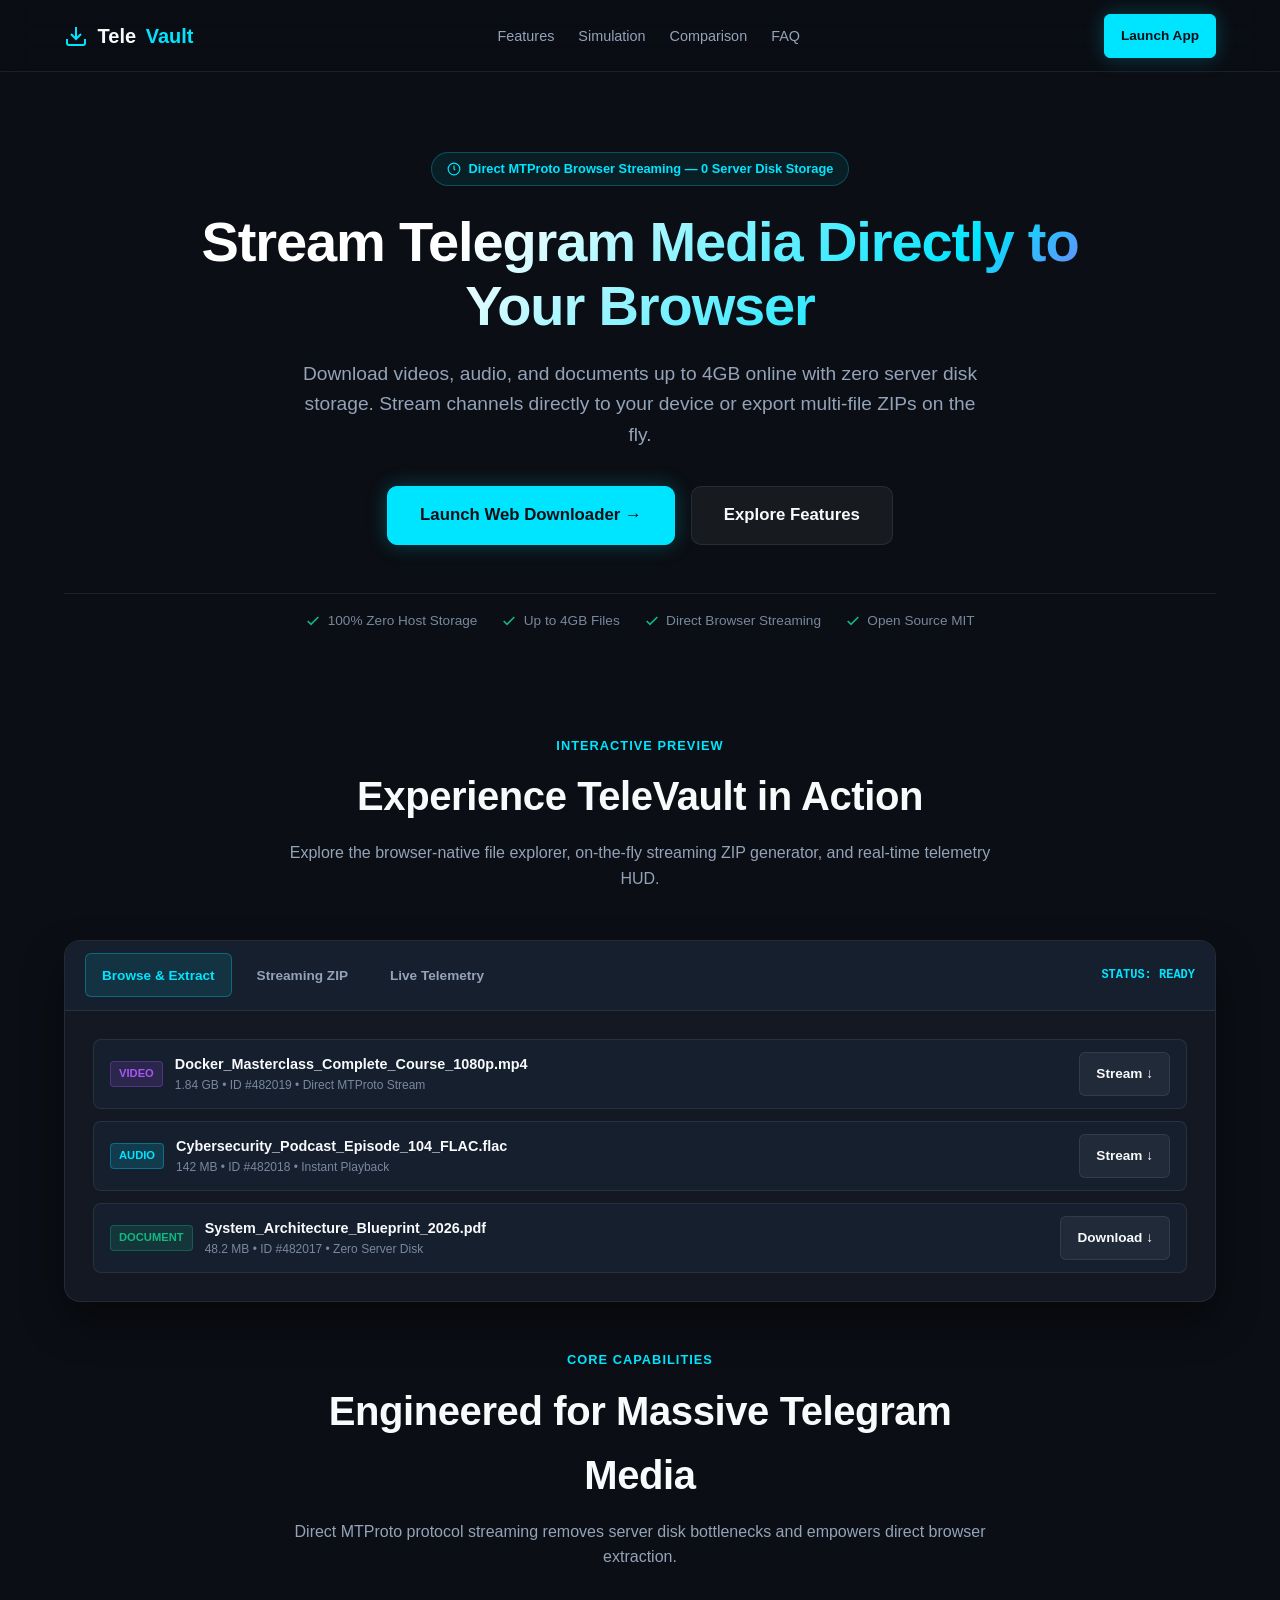
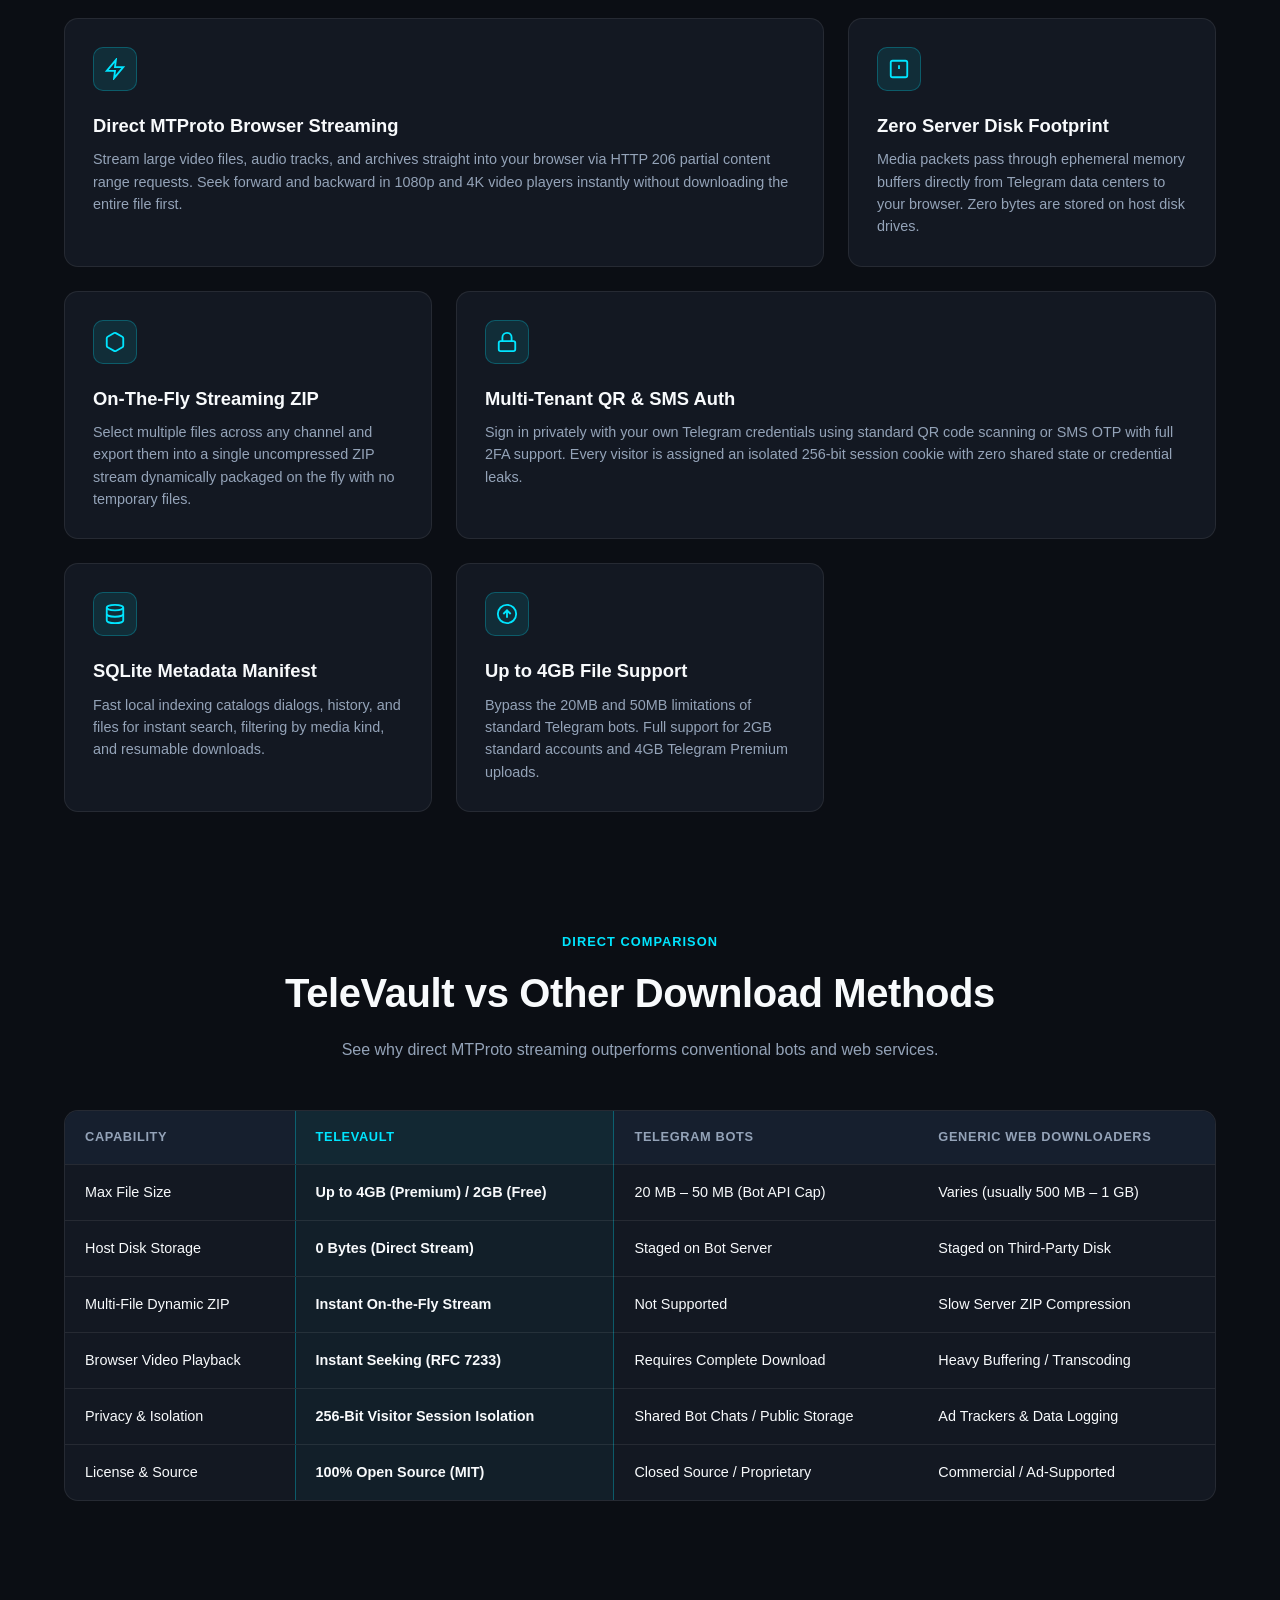
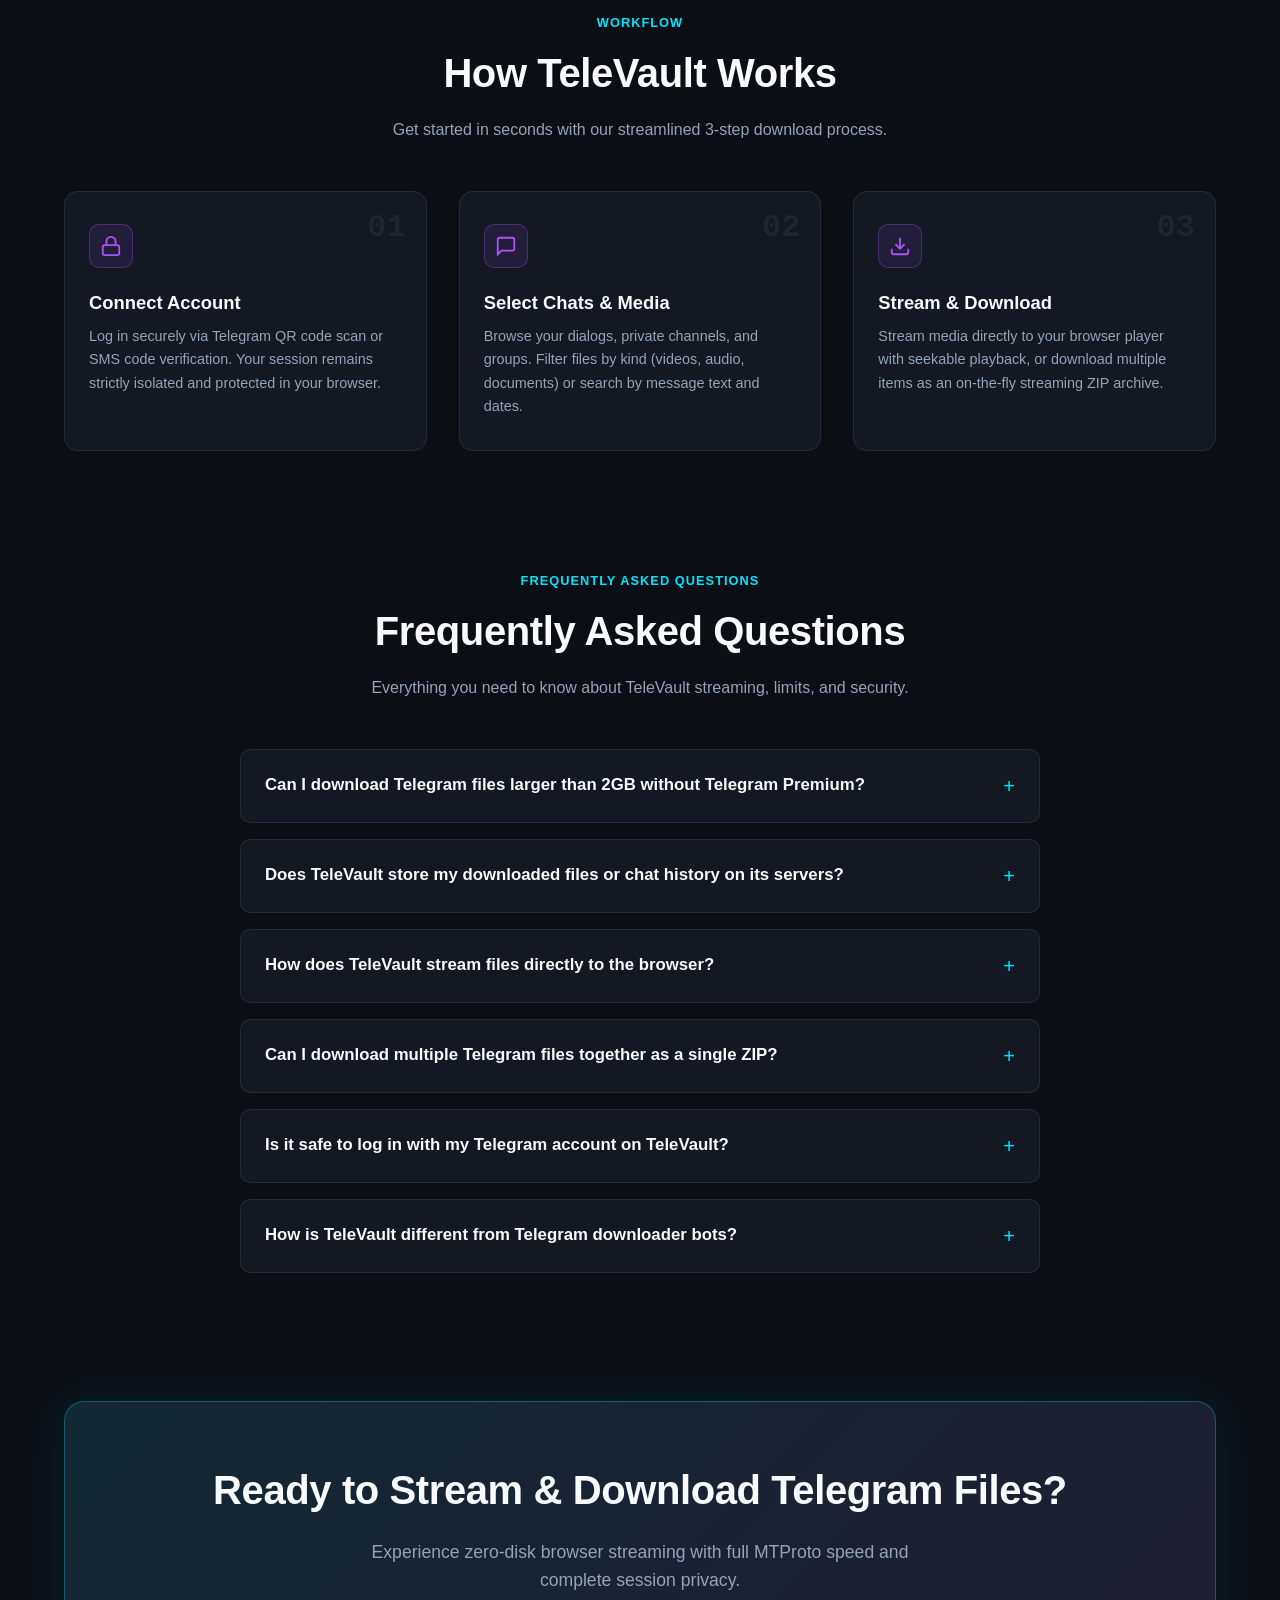
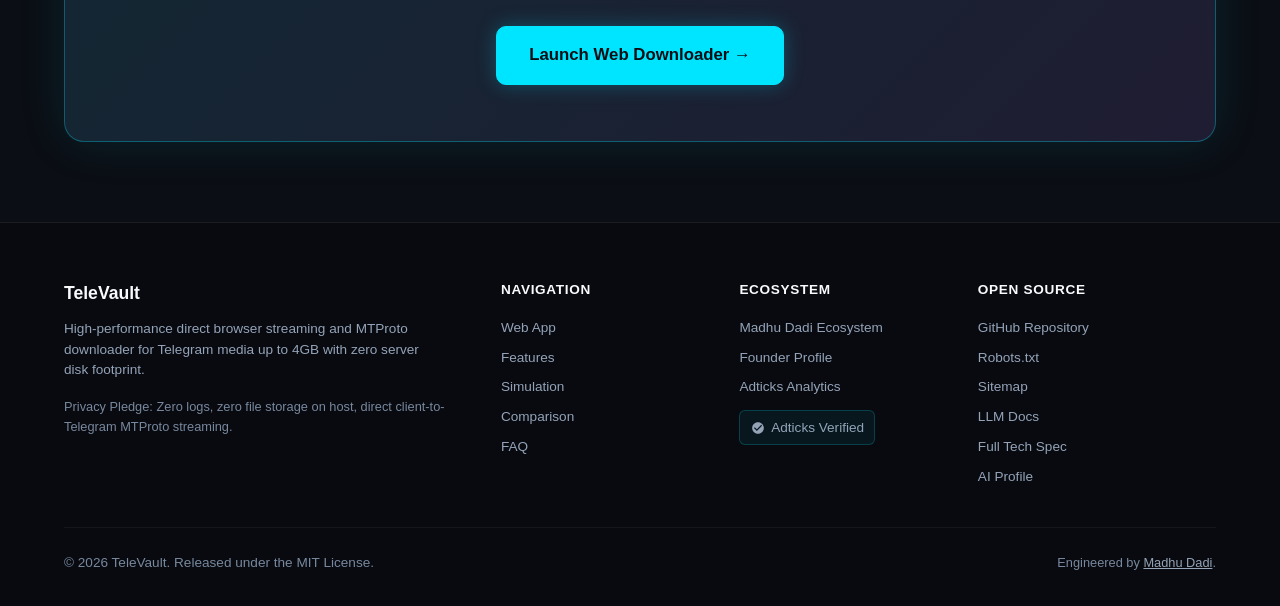
==== commit bd2759ef: "feat(seo): integrate ecosystem seo, aeo, and geo knowledge graph" ====
--- a/src/web/static/landing.html
+++ b/src/web/static/landing.html
@@ -5,31 +5,95 @@
   <meta name="viewport" content="width=device-width, initial-scale=1.0">
   <meta name="color-scheme" content="dark">
   <meta name="referrer" content="no-referrer">
-  <title>TeleVault | Stream &amp; Download Telegram Files Online (2GB+)</title>
-  <meta name="description" content="Download Telegram files, videos, and channels up to 4GB online. Direct browser streaming, instant ZIP export, and 0 server disk storage. Try TeleVault today.">
+  <title>TeleVault | Telegram File Downloader Online (2GB-4GB)</title>
+  <meta name="description" content="Download Telegram files, videos, and channels up to 4GB online with direct browser streaming, instant ZIP export, and zero server storage. Free and open source.">
   <link rel="canonical" href="https://televault.madhudadi.in/">
   <meta property="og:type" content="website">
   <meta property="og:url" content="https://televault.madhudadi.in/">
-  <meta property="og:title" content="TeleVault | Stream &amp; Download Telegram Files Online (2GB+)">
-  <meta property="og:description" content="Download Telegram files, videos, and channels up to 4GB online. Direct browser streaming, instant ZIP export, and 0 server disk storage. Try TeleVault today.">
+  <meta property="og:title" content="TeleVault | Telegram File Downloader Online (2GB-4GB)">
+  <meta property="og:description" content="Download Telegram files, videos, and channels up to 4GB online with direct browser streaming, instant ZIP export, and zero server storage. Free and open source.">
   <meta name="twitter:card" content="summary_large_image">
   <meta name="twitter:url" content="https://televault.madhudadi.in/">
-  <meta name="twitter:title" content="TeleVault | Stream &amp; Download Telegram Files Online (2GB+)">
-  <meta name="twitter:description" content="Download Telegram files, videos, and channels up to 4GB online. Direct browser streaming, instant ZIP export, and 0 server disk storage. Try TeleVault today.">
+  <meta name="twitter:title" content="TeleVault | Telegram File Downloader Online (2GB-4GB)">
+  <meta name="twitter:description" content="Download Telegram files, videos, and channels up to 4GB online with direct browser streaming, instant ZIP export, and zero server storage. Free and open source.">
 
   <script type="application/ld+json">
   {
     "@context": "https://schema.org",
     "@graph": [
       {
+        "@type": "Organization",
+        "@id": "https://televault.madhudadi.in/#organization",
+        "name": "TeleVault",
+        "url": "https://televault.madhudadi.in/",
+        "parentOrganization": {
+          "@type": "Organization",
+          "@id": "https://madhudadi.in/#organization",
+          "name": "Madhu Dadi Ecosystem",
+          "url": "https://madhudadi.in/"
+        },
+        "founder": {
+          "@type": "Person",
+          "@id": "https://madhudadi.in/#person"
+        }
+      },
+      {
+        "@type": "Person",
+        "@id": "https://madhudadi.in/#person",
+        "name": "Madhu Dadi",
+        "url": "https://madhudadi.in/profile/",
+        "sameAs": [
+          "https://www.wikidata.org/wiki/Q139807441",
+          "https://github.com/madhu2456",
+          "https://www.linkedin.com/in/madhu-dadi-54684531",
+          "https://x.com/madhu245",
+          "https://medium.com/@madhu.kumar245",
+          "https://dev.to/madhudadi",
+          "https://www.youtube.com/@madhukumar245",
+          "https://maps.google.com/?cid=CXaUijPkQhVkEBM"
+        ]
+      },
+      {
+        "@type": "WebSite",
+        "@id": "https://televault.madhudadi.in/#website",
+        "name": "TeleVault",
+        "url": "https://televault.madhudadi.in/",
+        "publisher": {
+          "@type": "Organization",
+          "@id": "https://televault.madhudadi.in/#organization"
+        },
+        "isPartOf": {
+          "@type": "WebSite",
+          "@id": "https://madhudadi.in/#website",
+          "name": "Madhu Dadi Ecosystem",
+          "url": "https://madhudadi.in/"
+        }
+      },
+      {
         "@type": "WebApplication",
         "@id": "https://televault.madhudadi.in/#webapp",
         "name": "TeleVault",
-        "url": "https://televault.madhudadi.in/",
+        "url": "https://televault.madhudadi.in/app",
         "applicationCategory": "MultimediaApplication",
         "operatingSystem": "All",
         "browserRequirements": "Requires JavaScript. Requires HTML5.",
-        "description": "Download Telegram files, videos, and channels up to 4GB online. Direct browser streaming, instant ZIP export, and 0 server disk storage.",
+        "description": "Download Telegram files, videos, and channels up to 4GB online with direct browser streaming, instant ZIP export, and zero server storage. Free and open source.",
+        "author": {
+          "@type": "Person",
+          "@id": "https://madhudadi.in/#person"
+        },
+        "creator": {
+          "@type": "Person",
+          "@id": "https://madhudadi.in/#person"
+        },
+        "publisher": {
+          "@type": "Organization",
+          "@id": "https://televault.madhudadi.in/#organization"
+        },
+        "isPartOf": {
+          "@type": "WebSite",
+          "@id": "https://televault.madhudadi.in/#website"
+        },
         "offers": {
           "@type": "Offer",
           "price": "0",
@@ -79,7 +143,7 @@
             "name": "Does TeleVault store my downloaded files or chat history on its servers?",
             "acceptedAnswer": {
               "@type": "Answer",
-              "text": "No. TeleVault features a 100% zero-disk-storage streaming architecture. Media packets are streamed directly from Telegram's MTProto servers through ephemeral memory buffers to your browser, so no files are ever written to server disk storage."
+              "text": "No. TeleVault features a 100% zero-disk-storage streaming architecture. Media packets are streamed directly from Telegram MTProto servers through ephemeral memory buffers to your browser, so no files are ever written to server disk storage."
             }
           },
           {
@@ -87,7 +151,7 @@
             "name": "How does TeleVault stream files directly to the browser?",
             "acceptedAnswer": {
               "@type": "Answer",
-              "text": "TeleVault connects directly to Telegram's distributed data centers via MTProto. When you request a file, TeleVault fetches chunks sequentially and streams them using HTTP chunked transfer and RFC 7233 range requests, allowing instant browser playback and downloading."
+              "text": "TeleVault connects directly to Telegram distributed data centers via MTProto. When you request a file, TeleVault fetches chunks sequentially and streams them using HTTP chunked transfer and RFC 7233 range requests, allowing instant browser playback and downloading."
             }
           },
           {
@@ -842,6 +906,7 @@
       line-height: 1.6;
     }
 
+    .faq-answer,
     .faq-answer p {
       margin: 0;
     }
@@ -885,9 +950,38 @@
 
     .footer-grid {
       display: grid;
-      grid-template-columns: 2fr 1fr 1fr;
+      grid-template-columns: 2fr 1fr 1fr 1.2fr;
       gap: 2.5rem;
       margin-bottom: 2.5rem;
+    }
+
+    .adticks-badge {
+      display: inline-flex;
+      align-items: center;
+      gap: 0.4rem;
+      margin-top: 0.75rem;
+      padding: 0.35rem 0.65rem;
+      border-radius: 6px;
+      background: rgba(0, 229, 255, 0.06);
+      border: 1px solid rgba(0, 229, 255, 0.2);
+      color: var(--accent-cyan);
+      font-size: 0.75rem;
+      font-weight: 500;
+      text-decoration: none;
+      transition: border-color 0.2s, background 0.2s;
+    }
+
+    .adticks-badge:hover {
+      background: rgba(0, 229, 255, 0.12);
+      border-color: var(--accent-cyan);
+      color: var(--text-primary);
+    }
+
+    .adticks-badge svg {
+      width: 14px;
+      height: 14px;
+      fill: currentColor;
+      flex-shrink: 0;
     }
 
     .footer-brand h4 {
@@ -1382,44 +1476,32 @@
         <div class="faq-list">
           <details class="faq-item">
             <summary class="faq-question">Can I download Telegram files larger than 2GB without Telegram Premium?</summary>
-            <div class="faq-answer">
-              <p>Standard Telegram accounts can download files up to 2GB, while Telegram Premium accounts can download files up to 4GB. TeleVault supports the maximum file size permitted by your Telegram account tier through direct MTProto multi-part chunk streaming.</p>
-            </div>
+            <p class="faq-answer">Standard Telegram accounts can download files up to 2GB, while Telegram Premium accounts can download files up to 4GB. TeleVault supports the maximum file size permitted by your Telegram account tier through direct MTProto multi-part chunk streaming.</p>
           </details>
 
           <details class="faq-item">
             <summary class="faq-question">Does TeleVault store my downloaded files or chat history on its servers?</summary>
-            <div class="faq-answer">
-              <p>No. TeleVault features a 100% zero-disk-storage streaming architecture. Media packets are streamed directly from Telegram's MTProto servers through ephemeral memory buffers to your browser, so no files are ever written to server disk storage.</p>
-            </div>
+            <p class="faq-answer">No. TeleVault features a 100% zero-disk-storage streaming architecture. Media packets are streamed directly from Telegram MTProto servers through ephemeral memory buffers to your browser, so no files are ever written to server disk storage.</p>
           </details>
 
           <details class="faq-item">
             <summary class="faq-question">How does TeleVault stream files directly to the browser?</summary>
-            <div class="faq-answer">
-              <p>TeleVault connects directly to Telegram's distributed data centers via MTProto. When you request a file, TeleVault fetches chunks sequentially and streams them using HTTP chunked transfer and RFC 7233 range requests, allowing instant browser playback and downloading.</p>
-            </div>
+            <p class="faq-answer">TeleVault connects directly to Telegram distributed data centers via MTProto. When you request a file, TeleVault fetches chunks sequentially and streams them using HTTP chunked transfer and RFC 7233 range requests, allowing instant browser playback and downloading.</p>
           </details>
 
           <details class="faq-item">
             <summary class="faq-question">Can I download multiple Telegram files together as a single ZIP?</summary>
-            <div class="faq-answer">
-              <p>Yes. TeleVault features an on-the-fly streaming ZIP engine. You can select multiple media files or documents in any chat or channel, and TeleVault packages them into an uncompressed ZIP archive stream in real time without creating temporary files on the server.</p>
-            </div>
+            <p class="faq-answer">Yes. TeleVault features an on-the-fly streaming ZIP engine. You can select multiple media files or documents in any chat or channel, and TeleVault packages them into an uncompressed ZIP archive stream in real time without creating temporary files on the server.</p>
           </details>
 
           <details class="faq-item">
             <summary class="faq-question">Is it safe to log in with my Telegram account on TeleVault?</summary>
-            <div class="faq-answer">
-              <p>Yes. TeleVault uses official Telegram MTProto authentication via QR code scanning or SMS verification code with optional 2FA. Your session is protected by an isolated 256-bit visitor session cookie, and TeleVault never exposes your credentials.</p>
-            </div>
+            <p class="faq-answer">Yes. TeleVault uses official Telegram MTProto authentication via QR code scanning or SMS verification code with optional 2FA. Your session is protected by an isolated 256-bit visitor session cookie, and TeleVault never exposes your credentials.</p>
           </details>
 
           <details class="faq-item">
             <summary class="faq-question">How is TeleVault different from Telegram downloader bots?</summary>
-            <div class="faq-answer">
-              <p>Traditional Telegram bots run into severe file size limitations (often 20MB or 50MB for bots), download files to intermediate third-party servers, and throttle download speeds. TeleVault acts as a direct client connecting directly to Telegram MTProto, enabling full bandwidth, 2GB to 4GB downloads, and zero intermediate server storage.</p>
-            </div>
+            <p class="faq-answer">Traditional Telegram bots run into severe file size limitations (often 20MB or 50MB for bots), download files to intermediate third-party servers, and throttle download speeds. TeleVault acts as a direct client connecting directly to Telegram MTProto, enabling full bandwidth, 2GB to 4GB downloads, and zero intermediate server storage.</p>
           </details>
         </div>
       </div>
@@ -1459,6 +1541,18 @@
           </ul>
         </div>
         <div class="footer-col">
+          <h5>Ecosystem</h5>
+          <ul>
+            <li><a href="https://madhudadi.in/" target="_blank" rel="noopener noreferrer me">Madhu Dadi Ecosystem</a></li>
+            <li><a href="https://madhudadi.in/profile/" target="_blank" rel="noopener noreferrer me">Founder Profile</a></li>
+            <li><a href="https://adticks.madhudadi.in/" target="_blank" rel="noopener noreferrer">Adticks Analytics</a></li>
+          </ul>
+          <a href="https://adticks.madhudadi.in/" target="_blank" rel="noopener noreferrer" class="adticks-badge" aria-label="Adticks Verified Ecosystem Member">
+            <svg viewBox="0 0 24 24" aria-hidden="true"><path d="M12 2C6.48 2 2 6.48 2 12s4.48 10 10 10 10-4.48 10-10S17.52 2 12 2zm-2 15l-5-5 1.41-1.41L10 14.17l7.59-7.59L19 8l-9 9z"/></svg>
+            <span>Adticks Verified</span>
+          </a>
+        </div>
+        <div class="footer-col">
           <h5>Open Source</h5>
           <ul>
             <li><a href="https://github.com/madhu2456/TelegramFilesDownloader" target="_blank" rel="noopener noreferrer">GitHub Repository</a></li>
@@ -1466,12 +1560,13 @@
             <li><a href="/sitemap.xml">Sitemap</a></li>
             <li><a href="/llms.txt">LLM Docs</a></li>
             <li><a href="/llms-full.txt">Full Tech Spec</a></li>
+            <li><a href="/ai-profile.json">AI Profile</a></li>
           </ul>
         </div>
       </div>
       <div class="footer-bottom">
         <div>&copy; 2026 TeleVault. Released under the MIT License.</div>
-        <div style="font-size:0.8rem; color:var(--text-tertiary);">Designed for high-speed Telegram media workflows.</div>
+        <div style="font-size:0.8rem; color:var(--text-tertiary);">Engineered by <a href="https://madhudadi.in/profile/" target="_blank" rel="noopener noreferrer me" style="color:var(--text-secondary); text-decoration:underline;">Madhu Dadi</a>.</div>
       </div>
     </div>
   </footer>
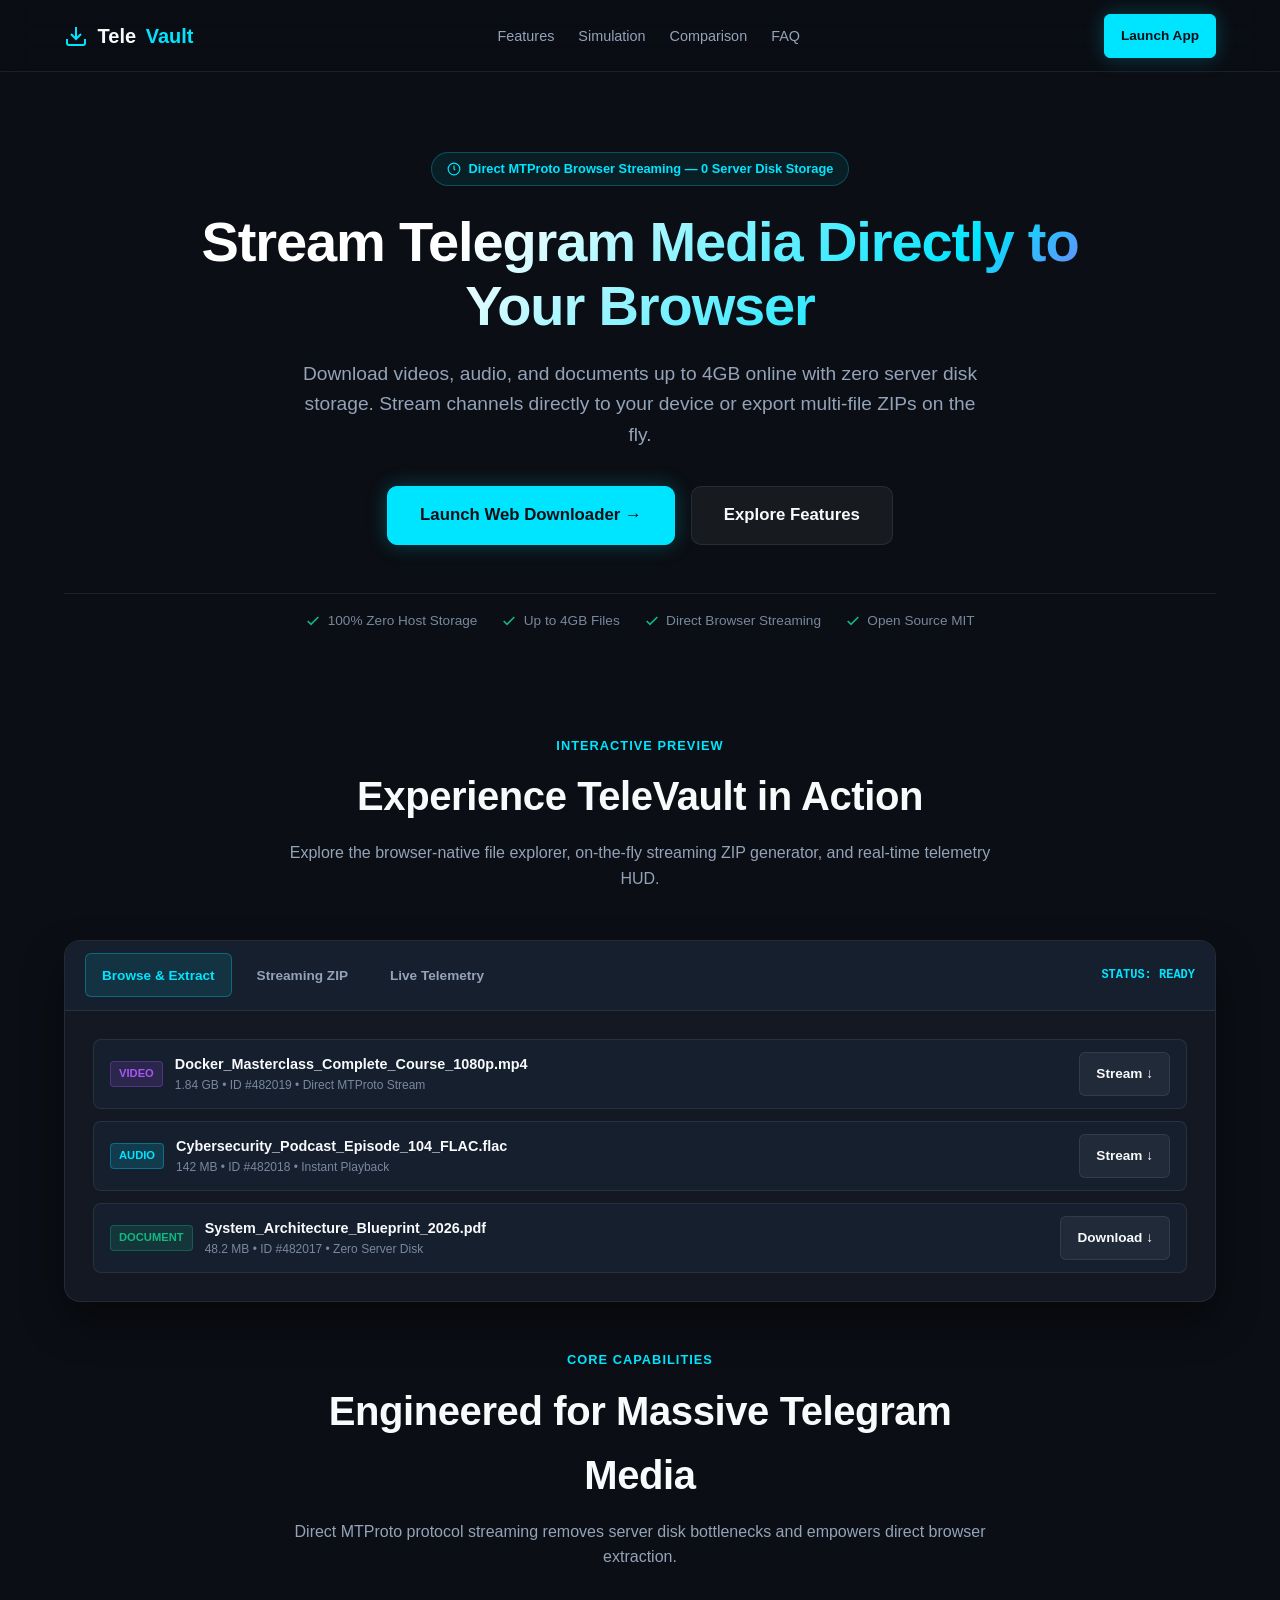
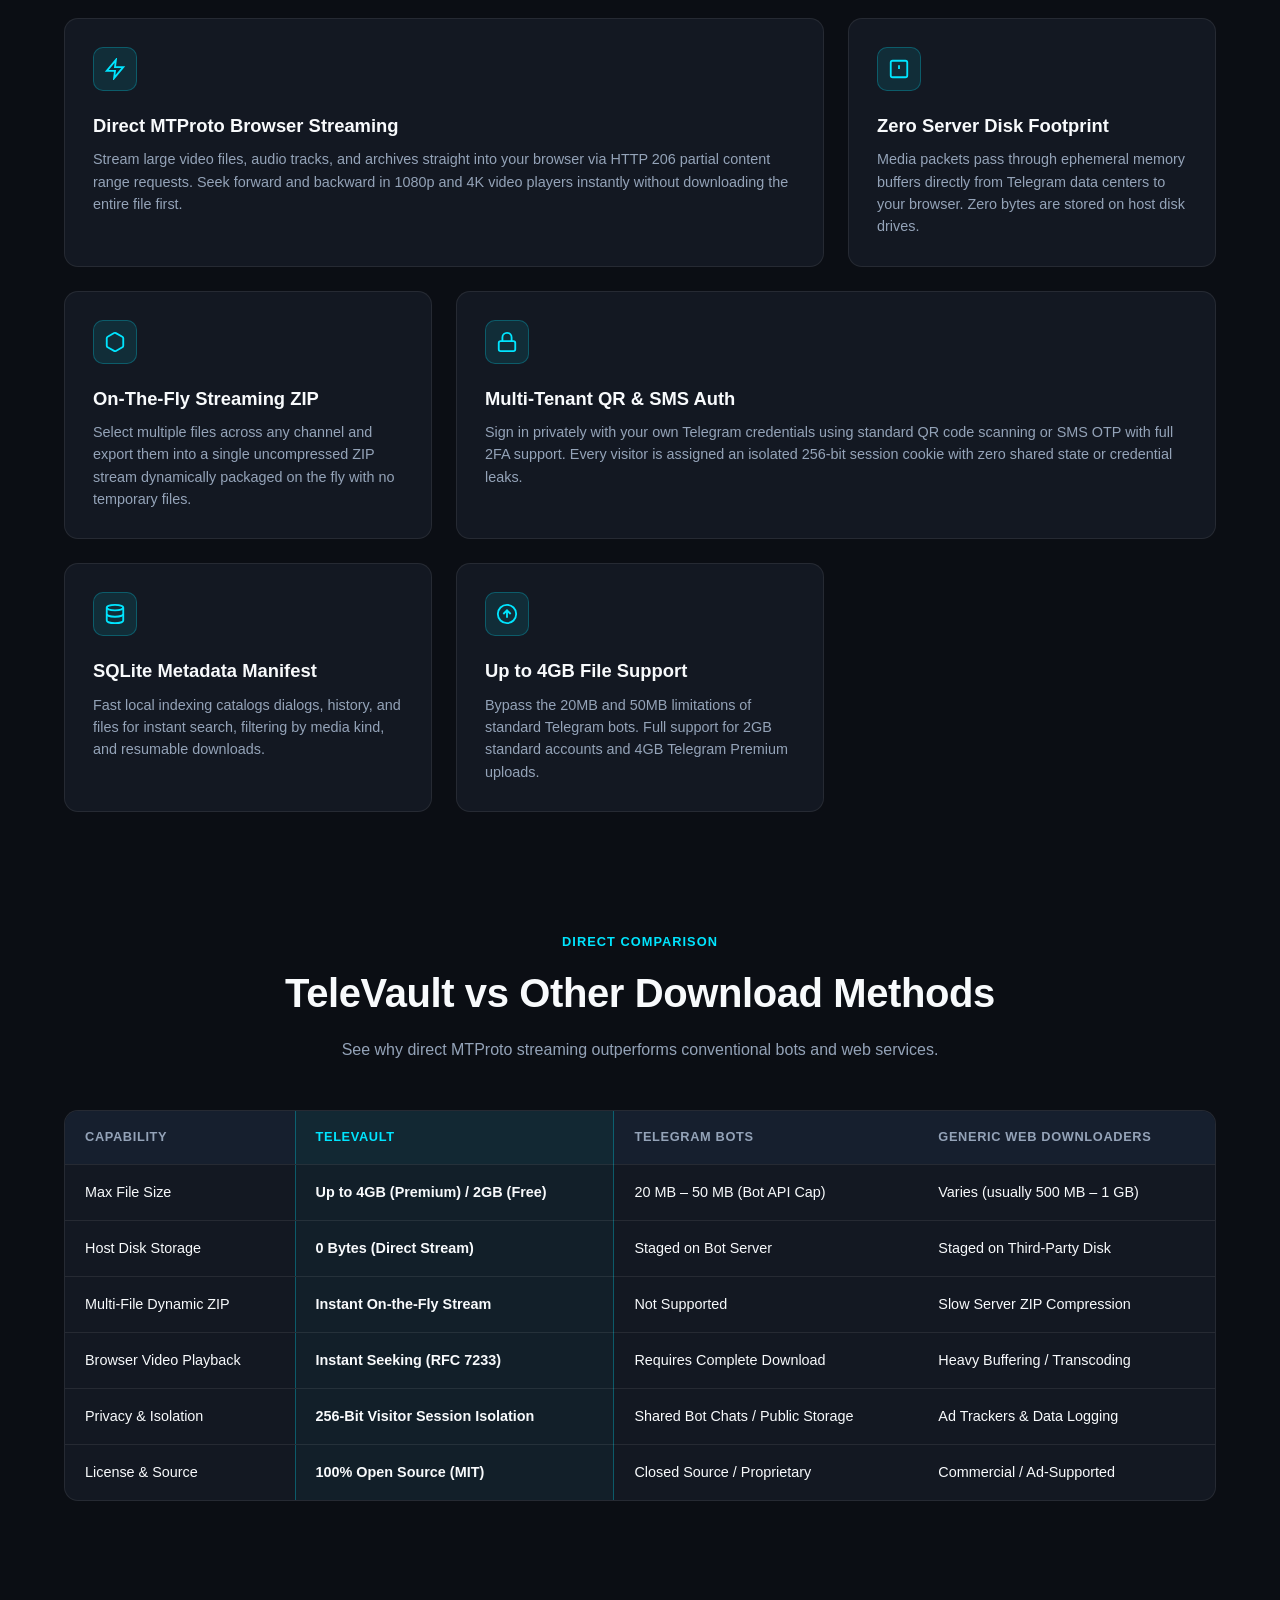
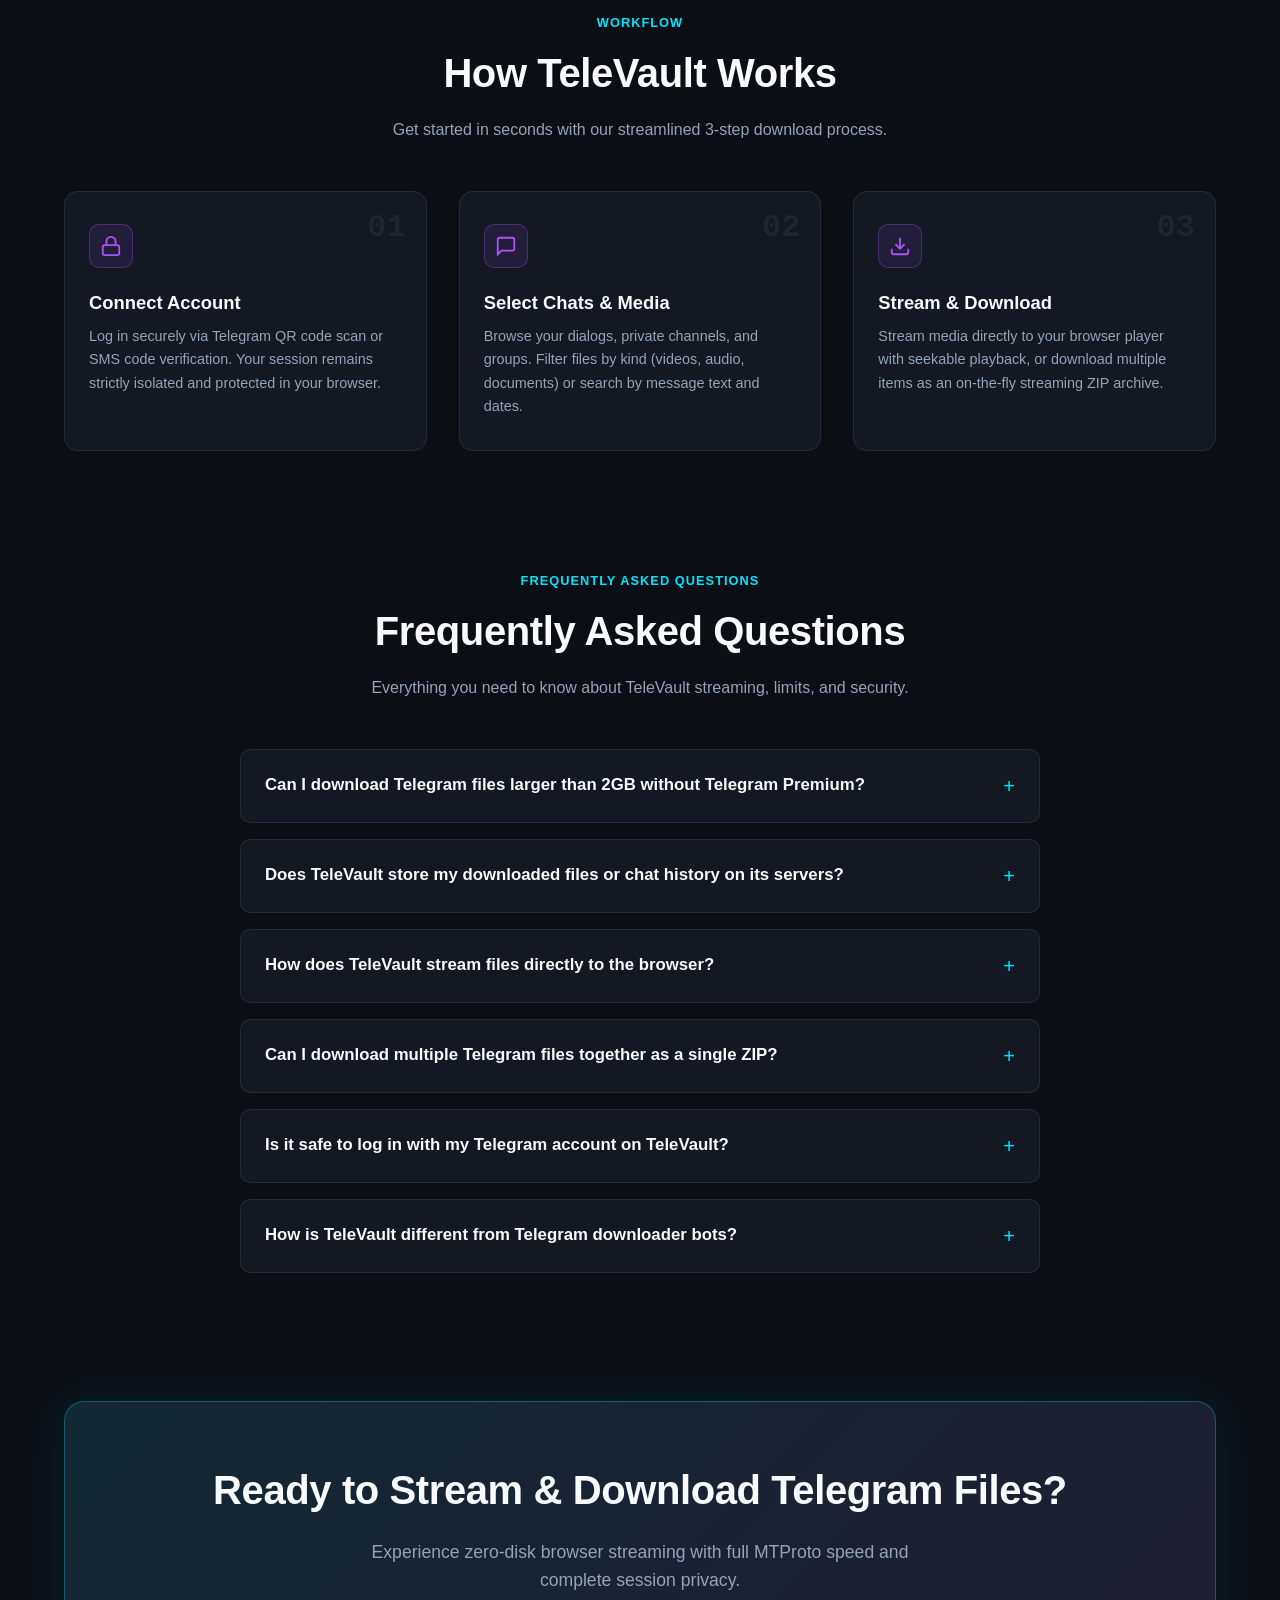
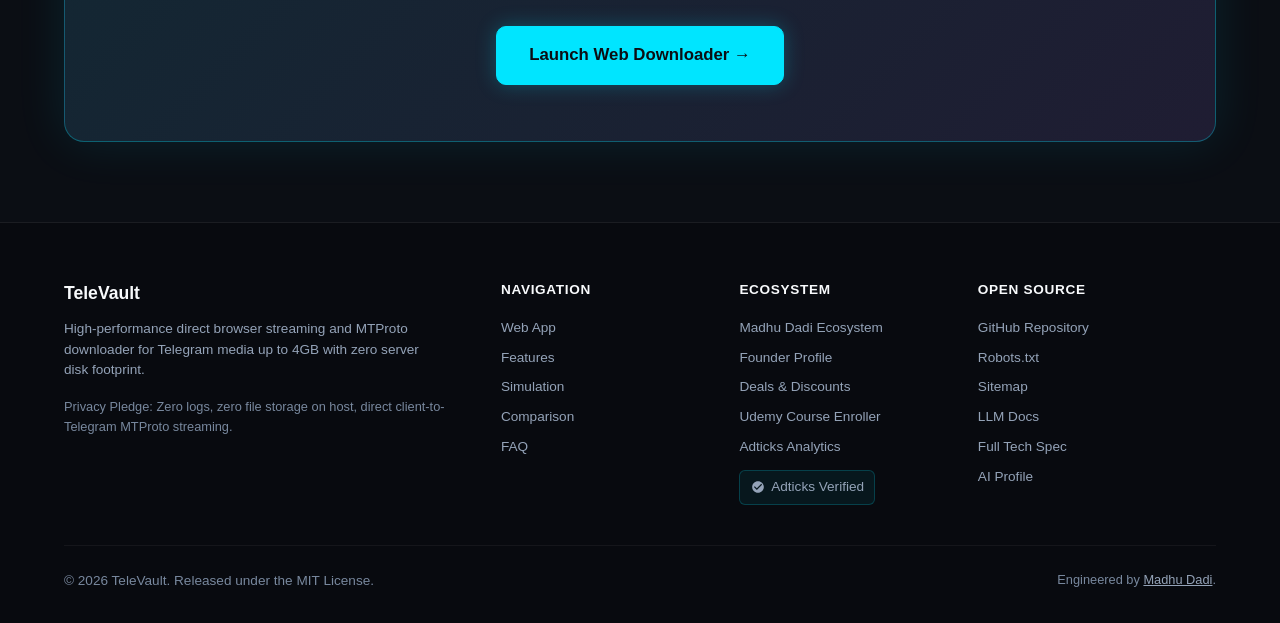
==== commit 85a14d04: "feat(telemetry): harden RFC 7233 range requests, WS keepalive, discovery cookies, and Schema.org v30" ====
--- a/src/web/static/landing.html
+++ b/src/web/static/landing.html
@@ -1545,9 +1545,11 @@
           <ul>
             <li><a href="https://madhudadi.in/" target="_blank" rel="noopener noreferrer me">Madhu Dadi Ecosystem</a></li>
             <li><a href="https://madhudadi.in/profile/" target="_blank" rel="noopener noreferrer me">Founder Profile</a></li>
-            <li><a href="https://adticks.madhudadi.in/" target="_blank" rel="noopener noreferrer">Adticks Analytics</a></li>
+            <li><a href="https://deals.madhudadi.in/" target="_blank" rel="noopener noreferrer me">Deals &amp; Discounts</a></li>
+            <li><a href="https://udemyenroller.madhudadi.in/" target="_blank" rel="noopener noreferrer me">Udemy Course Enroller</a></li>
+            <li><a href="https://adticks.com/" target="_blank" rel="noopener noreferrer">Adticks Analytics</a></li>
           </ul>
-          <a href="https://adticks.madhudadi.in/" target="_blank" rel="noopener noreferrer" class="adticks-badge" aria-label="Adticks Verified Ecosystem Member">
+          <a href="https://adticks.com/" target="_blank" rel="noopener noreferrer" class="adticks-badge" aria-label="Adticks Verified Ecosystem Member">
             <svg viewBox="0 0 24 24" aria-hidden="true"><path d="M12 2C6.48 2 2 6.48 2 12s4.48 10 10 10 10-4.48 10-10S17.52 2 12 2zm-2 15l-5-5 1.41-1.41L10 14.17l7.59-7.59L19 8l-9 9z"/></svg>
             <span>Adticks Verified</span>
           </a>
@@ -1594,6 +1596,16 @@
         a.href = '/app' + window.location.search;
       });
     }
+
+    // W3C APG Keyboard Semantics for FAQ Accordion
+    document.querySelectorAll('.faq-question').forEach((el, idx, list) => {
+      el.addEventListener('keydown', (e) => {
+        if (e.key === 'ArrowDown') { e.preventDefault(); list[(idx + 1) % list.length].focus(); }
+        else if (e.key === 'ArrowUp') { e.preventDefault(); list[(idx - 1 + list.length) % list.length].focus(); }
+        else if (e.key === 'Home') { e.preventDefault(); list[0].focus(); }
+        else if (e.key === 'End') { e.preventDefault(); list[list.length - 1].focus(); }
+      });
+    });
   </script>
 </body>
 </html>
